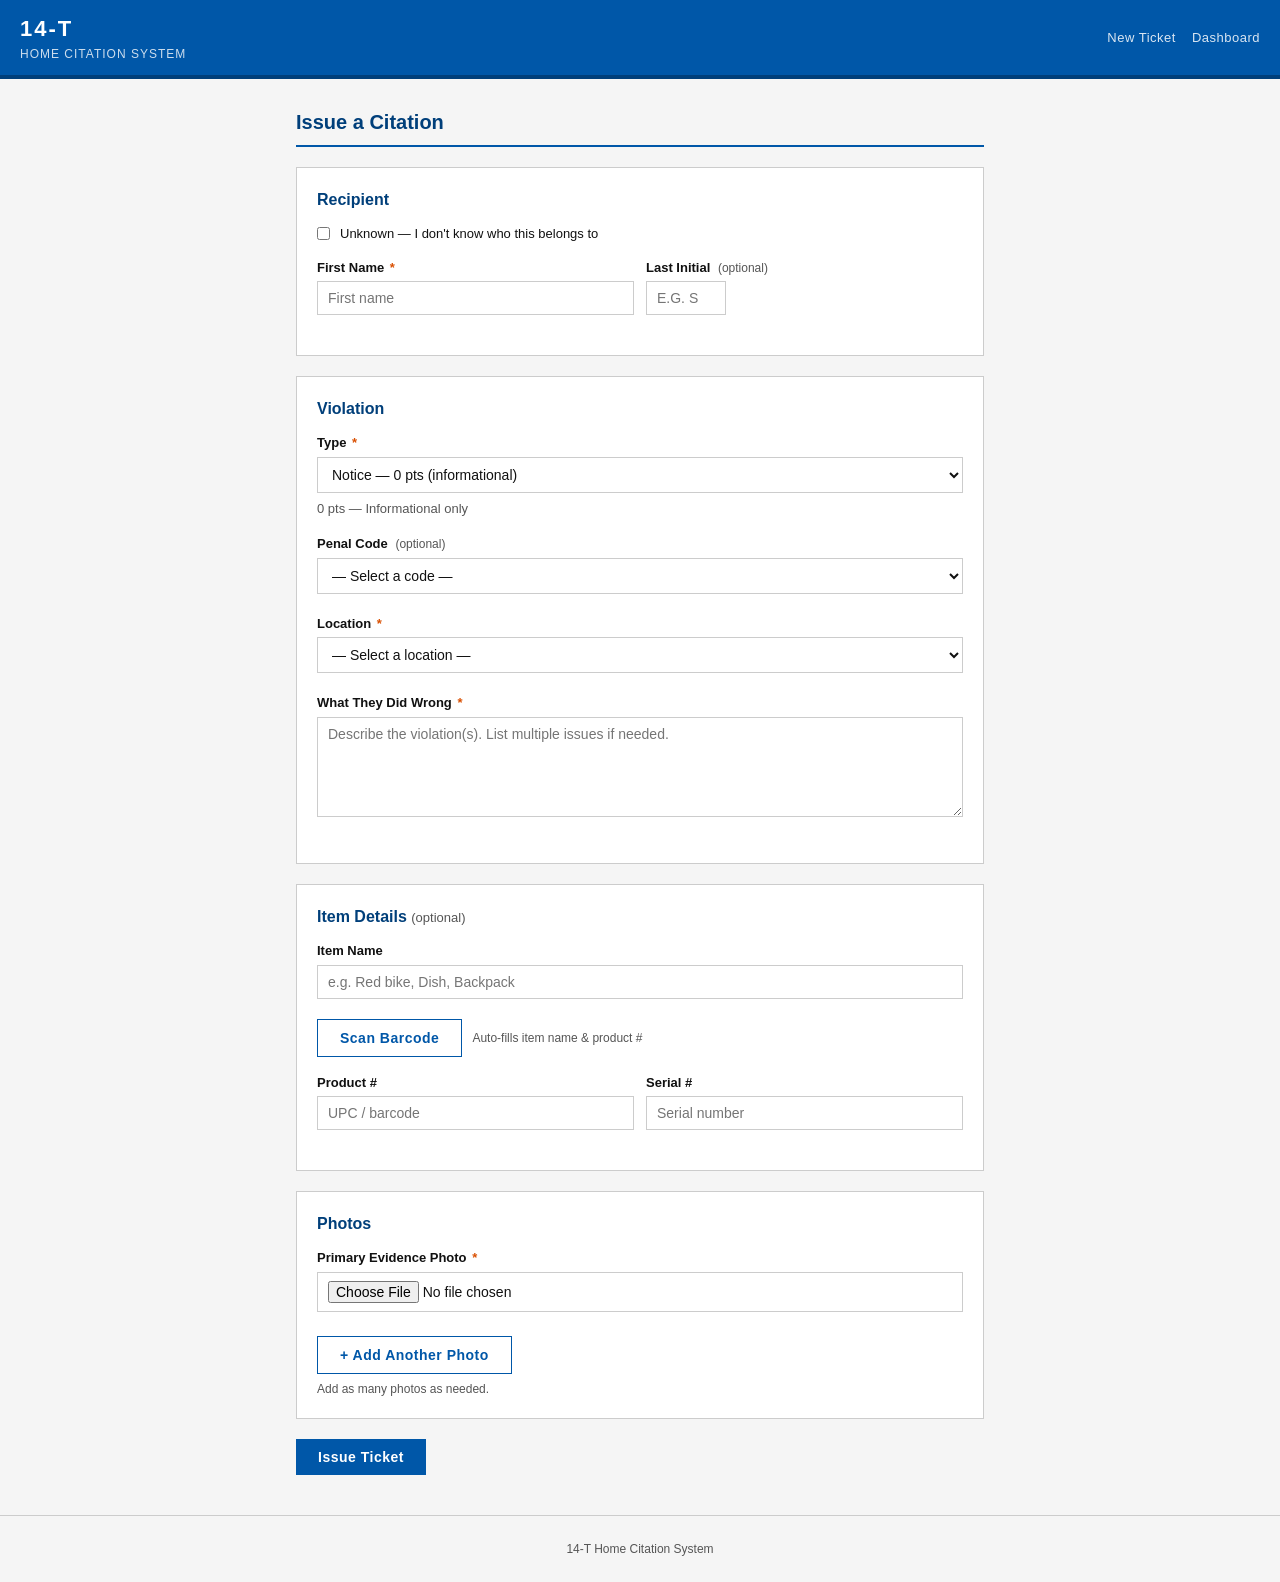
==== public/index.html @ e295114a "Add capture attribute to photo input field" ====
<!-- public/index.html -->
<!-- 14-T New Ticket -->
<!DOCTYPE html>
<html lang="en">
<head>
  <meta charset="UTF-8">
  <meta name="viewport" content="width=device-width, initial-scale=1.0">
  <title>14-T — Issue Ticket</title>
  <link rel="stylesheet" href="style.css">
</head>
<body>
  <header>
    <div>
      <div class="logo">14-T</div>
      <div class="tagline">Home Citation System</div>
    </div>
    <nav>
      <a href="index.html">New Ticket</a>
      <a href="dashboard.html">Dashboard</a>
    </nav>
  </header>

  <main>
    <h1>Issue a Citation</h1>
    <div id="form-msg" class="msg" style="display:none"></div>

    <form id="new-ticket-form">

      <div class="card">
        <h2>Recipient</h2>
        <div class="field-group" style="display:flex;align-items:center;gap:10px;margin-bottom:14px;">
          <input type="checkbox" id="person_unknown" style="width:auto;margin-bottom:0;">
          <label for="person_unknown" style="font-weight:400;margin-bottom:0;cursor:pointer;">Unknown — I don't know who this belongs to</label>
        </div>
        <div id="name-fields">
          <div class="row">
            <div class="field-group">
              <label for="person_first">First Name <span class="req">*</span></label>
              <input type="text" id="person_first" name="person_first" autocomplete="given-name" required placeholder="First name">
            </div>
            <div class="field-group">
              <label for="person_last_initial">Last Initial <span class="opt">(optional)</span></label>
              <input type="text" id="person_last_initial" name="person_last_initial" maxlength="1" placeholder="e.g. S" style="text-transform:uppercase;width:80px;">
            </div>
          </div>
        </div>
      </div>

      <div class="card">
        <h2>Violation</h2>
        <div class="field-group">
          <label for="violation_type">Type <span class="req">*</span></label>
          <select id="violation_type" name="violation_type" required>
            <option value="notice">Notice — 0 pts (informational)</option>
            <option value="warning">Warning — 0 pts</option>
            <option value="removal">Removal Notice — 0 pts (must remove item)</option>
            <option value="minor">Minor — 1 pt</option>
            <option value="major">Major — 2 pts</option>
            <option value="severe">Severe — 3 pts</option>
          </select>
          <div id="points-display" style="font-size:13px;color:var(--muted);margin-top:-10px;margin-bottom:16px;"></div>
        </div>
        <div class="field-group">
          <label for="penal_code">Penal Code <span class="opt">(optional)</span></label>
          <select id="penal_code" name="penal_code">
            <option value="">— Select a code —</option>
          </select>
          <div id="penal-desc" style="font-size:12px;color:var(--muted);margin-top:-10px;margin-bottom:16px;display:none;"></div>
        </div>
        <div class="field-group">
          <label for="location_preset">Location <span class="req">*</span></label>
          <select id="location_preset" name="location_preset">
            <option value="">— Select a location —</option>
            <optgroup label="Common Areas">
              <option>Hallway</option>
              <option>Living Room</option>
              <option>Kitchen</option>
              <option>Dining Room</option>
              <option>Laundry Room</option>
              <option>Garage</option>
              <option>Driveway</option>
              <option>Front Yard</option>
              <option>Backyard</option>
              <option>Patio / Deck</option>
              <option>Entryway / Foyer</option>
              <option>Staircase</option>
              <option>Basement</option>
            </optgroup>
            <optgroup label="Bedrooms">
              <option>Primary Bedroom</option>
              <option>Bedroom 2</option>
              <option>Bedroom 3</option>
              <option>Guest Room</option>
            </optgroup>
            <optgroup label="Bathrooms">
              <option>Primary Bathroom</option>
              <option>Bathroom 2</option>
              <option>Half Bath</option>
            </optgroup>
            <option value="__other__">Other — I'll type it in</option>
          </select>
        </div>
        <div class="field-group" id="location-other-wrap" style="display:none;">
          <label for="location">Custom Location <span class="req">*</span></label>
          <input type="text" id="location" name="location" placeholder="e.g. Back porch, Shed, Upstairs office">
        </div>
        <div class="field-group">
          <label for="description">What They Did Wrong <span class="req">*</span></label>
          <textarea id="description" name="description" required placeholder="Describe the violation(s). List multiple issues if needed." style="min-height:100px;"></textarea>
        </div>
      </div>

      <div class="card">
        <h2>Item Details <span style="font-weight:400;font-size:13px;color:var(--muted)">(optional)</span></h2>
        <div class="field-group">
          <label for="item_name">Item Name</label>
          <input type="text" id="item_name" name="item_name" placeholder="e.g. Red bike, Dish, Backpack">
        </div>
        <div class="scan-btn-row">
          <button type="button" id="scan-btn" class="secondary">Scan Barcode</button>
          <span style="font-size:12px;color:var(--muted)">Auto-fills item name &amp; product #</span>
        </div>
        <div id="video-container">
          <video id="barcode-video" playsinline muted></video>
        </div>
        <div class="row">
          <div class="field-group">
            <label for="product_number">Product #</label>
            <input type="text" id="product_number" name="product_number" placeholder="UPC / barcode">
          </div>
          <div class="field-group">
            <label for="serial_number">Serial #</label>
            <input type="text" id="serial_number" name="serial_number" placeholder="Serial number">
          </div>
        </div>
      </div>

      <div class="card">
        <h2>Photos</h2>
        <div class="field-group">
          <label for="photo">Primary Evidence Photo <span class="req">*</span></label>
          <input type="file" id="photo" name="photo" accept="image/*" capture="environment" required>
          <div id="primary-photo-preview"></div>
        </div>
        <div id="extra-photos"></div>
        <button type="button" id="add-photo-btn" class="secondary" style="margin-top:4px;">+ Add Another Photo</button>
        <div style="font-size:12px;color:var(--muted);margin-top:6px;">Add as many photos as needed.</div>
      </div>

      <button type="submit">Issue Ticket</button>
    </form>
  </main>

  <footer>14-T Home Citation System</footer>
  <script src="app.js"></script>
</body>
</html>
---- public/style.css ----
/* public/style.css */
/* 14-T Stylesheet */

:root {
  --blue: #0057a8;
  --blue-dark: #003f7a;
  --blue-light: #e8f0fb;
  --accent: #d94f00;
  --text: #111111;
  --muted: #555555;
  --border: #cccccc;
  --bg: #f5f5f5;
  --white: #ffffff;
  --warn: #e6a000;
  --success: #2a7a2a;
}

* {
  box-sizing: border-box;
  margin: 0;
  padding: 0;
}

body {
  font-family: "Helvetica Neue", Helvetica, Arial, sans-serif;
  font-size: 15px;
  background: var(--bg);
  color: var(--text);
  line-height: 1.5;
}

header {
  background: var(--blue);
  color: var(--white);
  padding: 12px 20px;
  display: flex;
  align-items: center;
  gap: 14px;
  border-bottom: 4px solid var(--blue-dark);
}

header .logo {
  font-size: 22px;
  font-weight: 700;
  letter-spacing: 2px;
}

header .tagline {
  font-size: 12px;
  opacity: 0.8;
  letter-spacing: 1px;
  text-transform: uppercase;
}

header nav {
  margin-left: auto;
  display: flex;
  gap: 16px;
}

header nav a {
  color: var(--white);
  text-decoration: none;
  font-size: 13px;
  opacity: 0.85;
  letter-spacing: 0.5px;
}

header nav a:hover {
  opacity: 1;
  text-decoration: underline;
}

main {
  max-width: 720px;
  margin: 28px auto;
  padding: 0 16px;
}

h1 {
  font-size: 20px;
  font-weight: 700;
  color: var(--blue-dark);
  margin-bottom: 20px;
  padding-bottom: 8px;
  border-bottom: 2px solid var(--blue);
}

h2 {
  font-size: 16px;
  font-weight: 700;
  color: var(--blue-dark);
  margin-bottom: 12px;
}

label {
  display: block;
  font-size: 13px;
  font-weight: 600;
  margin-bottom: 4px;
  color: var(--text);
}

label .req {
  color: var(--accent);
  margin-left: 2px;
}

label .opt {
  color: var(--muted);
  font-weight: 400;
  font-size: 12px;
  margin-left: 4px;
}

input[type="text"],
input[type="file"],
select,
textarea {
  width: 100%;
  padding: 8px 10px;
  border: 1px solid var(--border);
  font-size: 14px;
  font-family: inherit;
  background: var(--white);
  color: var(--text);
  margin-bottom: 16px;
}

input[type="text"]:focus,
select:focus,
textarea:focus {
  outline: 2px solid var(--blue);
  border-color: var(--blue);
}

textarea {
  resize: vertical;
  min-height: 80px;
}

button {
  background: var(--blue);
  color: var(--white);
  border: none;
  padding: 10px 22px;
  font-size: 14px;
  font-weight: 600;
  cursor: pointer;
  font-family: inherit;
  letter-spacing: 0.5px;
}

button:hover {
  background: var(--blue-dark);
}

button.secondary {
  background: var(--white);
  color: var(--blue);
  border: 1px solid var(--blue);
}

button.secondary:hover {
  background: var(--blue-light);
}

button.danger {
  background: var(--accent);
}

button.danger:hover {
  background: #b54000;
}

button.success {
  background: var(--success);
}

.field-group {
  margin-bottom: 4px;
}

.row {
  display: flex;
  gap: 12px;
}

.row > * {
  flex: 1;
}

.card {
  background: var(--white);
  border: 1px solid var(--border);
  padding: 20px;
  margin-bottom: 20px;
}

.badge {
  display: inline-block;
  padding: 2px 8px;
  font-size: 12px;
  font-weight: 700;
  letter-spacing: 0.5px;
  text-transform: uppercase;
}

.badge.warning { background: var(--warn); color: var(--white); }
.badge.notice { background: #e0e0e0; color: #333; }
.badge.removal { background: #7b3f00; color: var(--white); }
.badge.contest { background: #6a0dad; color: var(--white); }
.badge.minor { background: var(--blue-light); color: var(--blue-dark); }
.badge.major { background: var(--blue); color: var(--white); }
.badge.severe { background: var(--accent); color: var(--white); }
.badge.open { background: #ddd; color: #333; }
.badge.resolved { background: var(--success); color: var(--white); }
.badge.flagged { background: var(--warn); color: #333; }
.badge.locked { background: #555; color: var(--white); }

.ticket-header {
  background: var(--blue);
  color: var(--white);
  padding: 14px 20px;
  margin-bottom: 0;
}

.ticket-header .ticket-id {
  font-size: 12px;
  opacity: 0.75;
  letter-spacing: 1px;
}

.ticket-header .ticket-name {
  font-size: 22px;
  font-weight: 700;
  margin: 4px 0;
}

.ticket-body {
  border: 1px solid var(--border);
  border-top: none;
  padding: 20px;
  background: var(--white);
}

.ticket-photo {
  width: 100%;
  max-height: 300px;
  object-fit: cover;
  border: 1px solid var(--border);
  margin-bottom: 16px;
  display: block;
}

.info-row {
  display: flex;
  gap: 8px;
  margin-bottom: 8px;
  font-size: 14px;
}

.info-row .label {
  font-weight: 600;
  min-width: 130px;
  color: var(--muted);
  font-size: 13px;
}

.points-big {
  font-size: 40px;
  font-weight: 700;
  color: var(--accent);
  line-height: 1;
}

.points-label {
  font-size: 12px;
  text-transform: uppercase;
  letter-spacing: 1px;
  color: var(--muted);
}

table {
  width: 100%;
  border-collapse: collapse;
  font-size: 14px;
}

table th {
  background: var(--blue);
  color: var(--white);
  padding: 8px 10px;
  text-align: left;
  font-size: 12px;
  letter-spacing: 0.5px;
  text-transform: uppercase;
}

table td {
  padding: 8px 10px;
  border-bottom: 1px solid var(--border);
}

table tr:last-child td {
  border-bottom: none;
}

table tr:nth-child(even) td {
  background: var(--blue-light);
}

table a {
  color: var(--blue);
}

.leaderboard-rank {
  font-weight: 700;
  color: var(--muted);
  width: 28px;
  display: inline-block;
}

.appeal-box {
  background: #fff8e6;
  border: 1px solid var(--warn);
  padding: 14px;
  margin-top: 16px;
}

.msg {
  padding: 10px 14px;
  margin-bottom: 16px;
  font-size: 14px;
  font-weight: 600;
}

.msg.error { background: #fde8e8; color: var(--accent); border-left: 4px solid var(--accent); }
.msg.ok { background: #e8f5e8; color: var(--success); border-left: 4px solid var(--success); }

.scan-btn-row {
  display: flex;
  gap: 10px;
  align-items: center;
  margin-bottom: 16px;
}

#video-container {
  display: none;
  margin-bottom: 16px;
}

#video-container video {
  width: 100%;
  border: 1px solid var(--border);
}

.divider {
  border: none;
  border-top: 1px solid var(--border);
  margin: 20px 0;
}

footer {
  text-align: center;
  font-size: 12px;
  color: var(--muted);
  padding: 24px 16px;
  border-top: 1px solid var(--border);
  margin-top: 40px;
}

@media print {
  body { background: white; font-size: 12px; }
  header, footer, nav, button, .no-print { display: none !important; }
  main { margin: 0; padding: 0; max-width: 100%; }
  .ticket-header { background: black !important; -webkit-print-color-adjust: exact; }
}
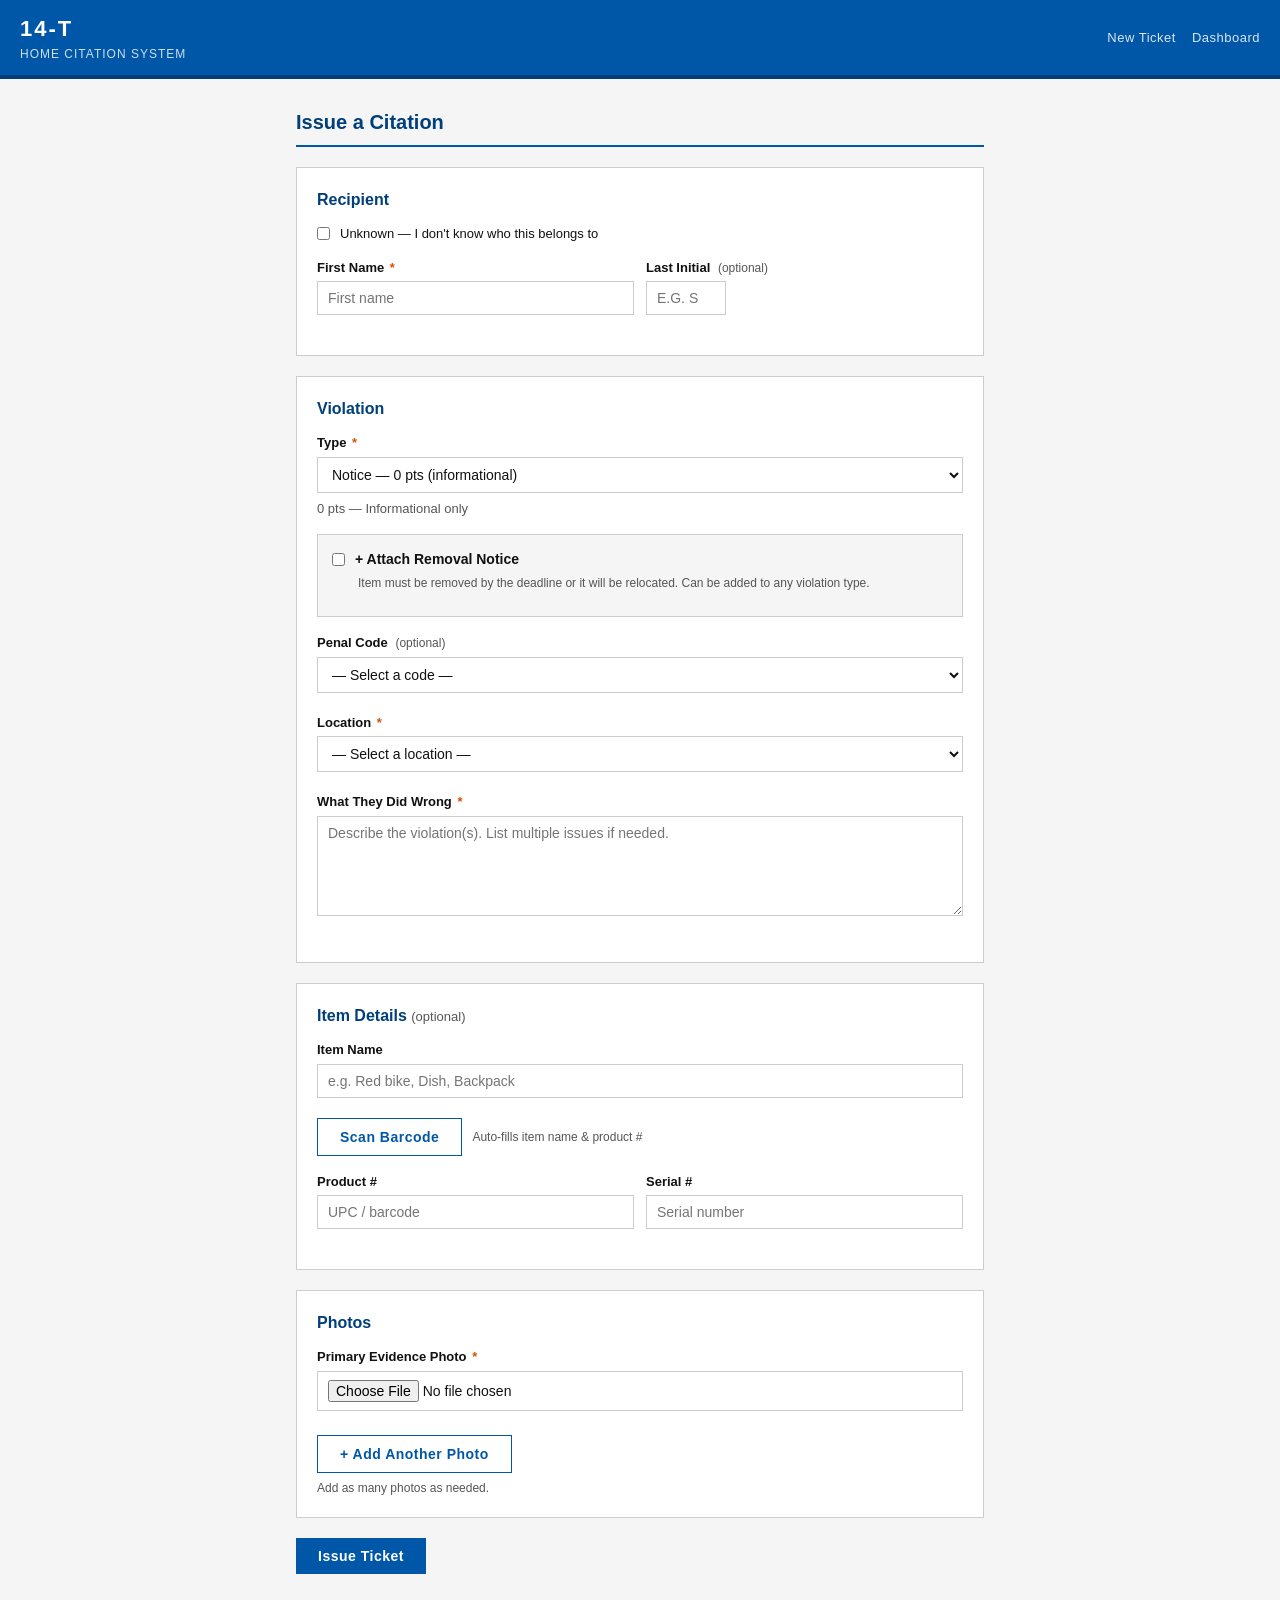
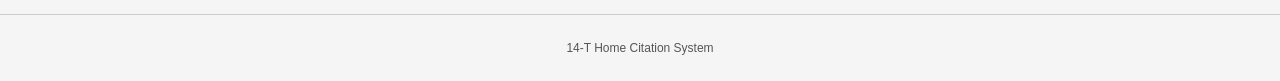
==== commit e3bfa2a0: "Add Removal Notice section to index.html" ====
--- a/public/index.html
+++ b/public/index.html
@@ -53,12 +53,41 @@
           <select id="violation_type" name="violation_type" required>
             <option value="notice">Notice — 0 pts (informational)</option>
             <option value="warning">Warning — 0 pts</option>
-            <option value="removal">Removal Notice — 0 pts (must remove item)</option>
             <option value="minor">Minor — 1 pt</option>
             <option value="major">Major — 2 pts</option>
             <option value="severe">Severe — 3 pts</option>
           </select>
           <div id="points-display" style="font-size:13px;color:var(--muted);margin-top:-10px;margin-bottom:16px;"></div>
+        </div>
+
+        <!-- Removal Notice Add-on -->
+        <div style="border:1px solid var(--border);padding:14px;margin-bottom:16px;background:var(--bg);">
+          <div style="display:flex;align-items:center;gap:10px;margin-bottom:4px;">
+            <input type="checkbox" id="removal_notice" style="width:auto;margin-bottom:0;">
+            <label for="removal_notice" style="font-weight:700;margin-bottom:0;cursor:pointer;font-size:14px;">+ Attach Removal Notice</label>
+          </div>
+          <div style="font-size:12px;color:var(--muted);margin-bottom:10px;margin-left:26px;">Item must be removed by the deadline or it will be relocated. Can be added to any violation type.</div>
+          <div id="removal-fields" style="display:none;margin-left:26px;">
+            <div class="field-group">
+              <label for="removal_deadline">Removal Deadline <span class="req">*</span></label>
+              <select id="removal_deadline" name="removal_deadline">
+                <option value="immediately">Immediately</option>
+                <option value="24hr">Within 24 hours</option>
+                <option value="48hr">Within 48 hours</option>
+                <option value="72hr">Within 72 hours</option>
+                <option value="1week">Within 1 week</option>
+                <option value="custom">Custom date/time</option>
+              </select>
+            </div>
+            <div class="field-group" id="removal-custom-wrap" style="display:none;">
+              <label for="removal_custom_date">Custom Deadline</label>
+              <input type="datetime-local" id="removal_custom_date" name="removal_custom_date">
+            </div>
+            <div class="field-group">
+              <label for="removal_note">Removal Note <span class="opt">(optional)</span></label>
+              <input type="text" id="removal_note" name="removal_note" placeholder="e.g. Move to garage, Return to owner's room">
+            </div>
+          </div>
         </div>
         <div class="field-group">
           <label for="penal_code">Penal Code <span class="opt">(optional)</span></label>
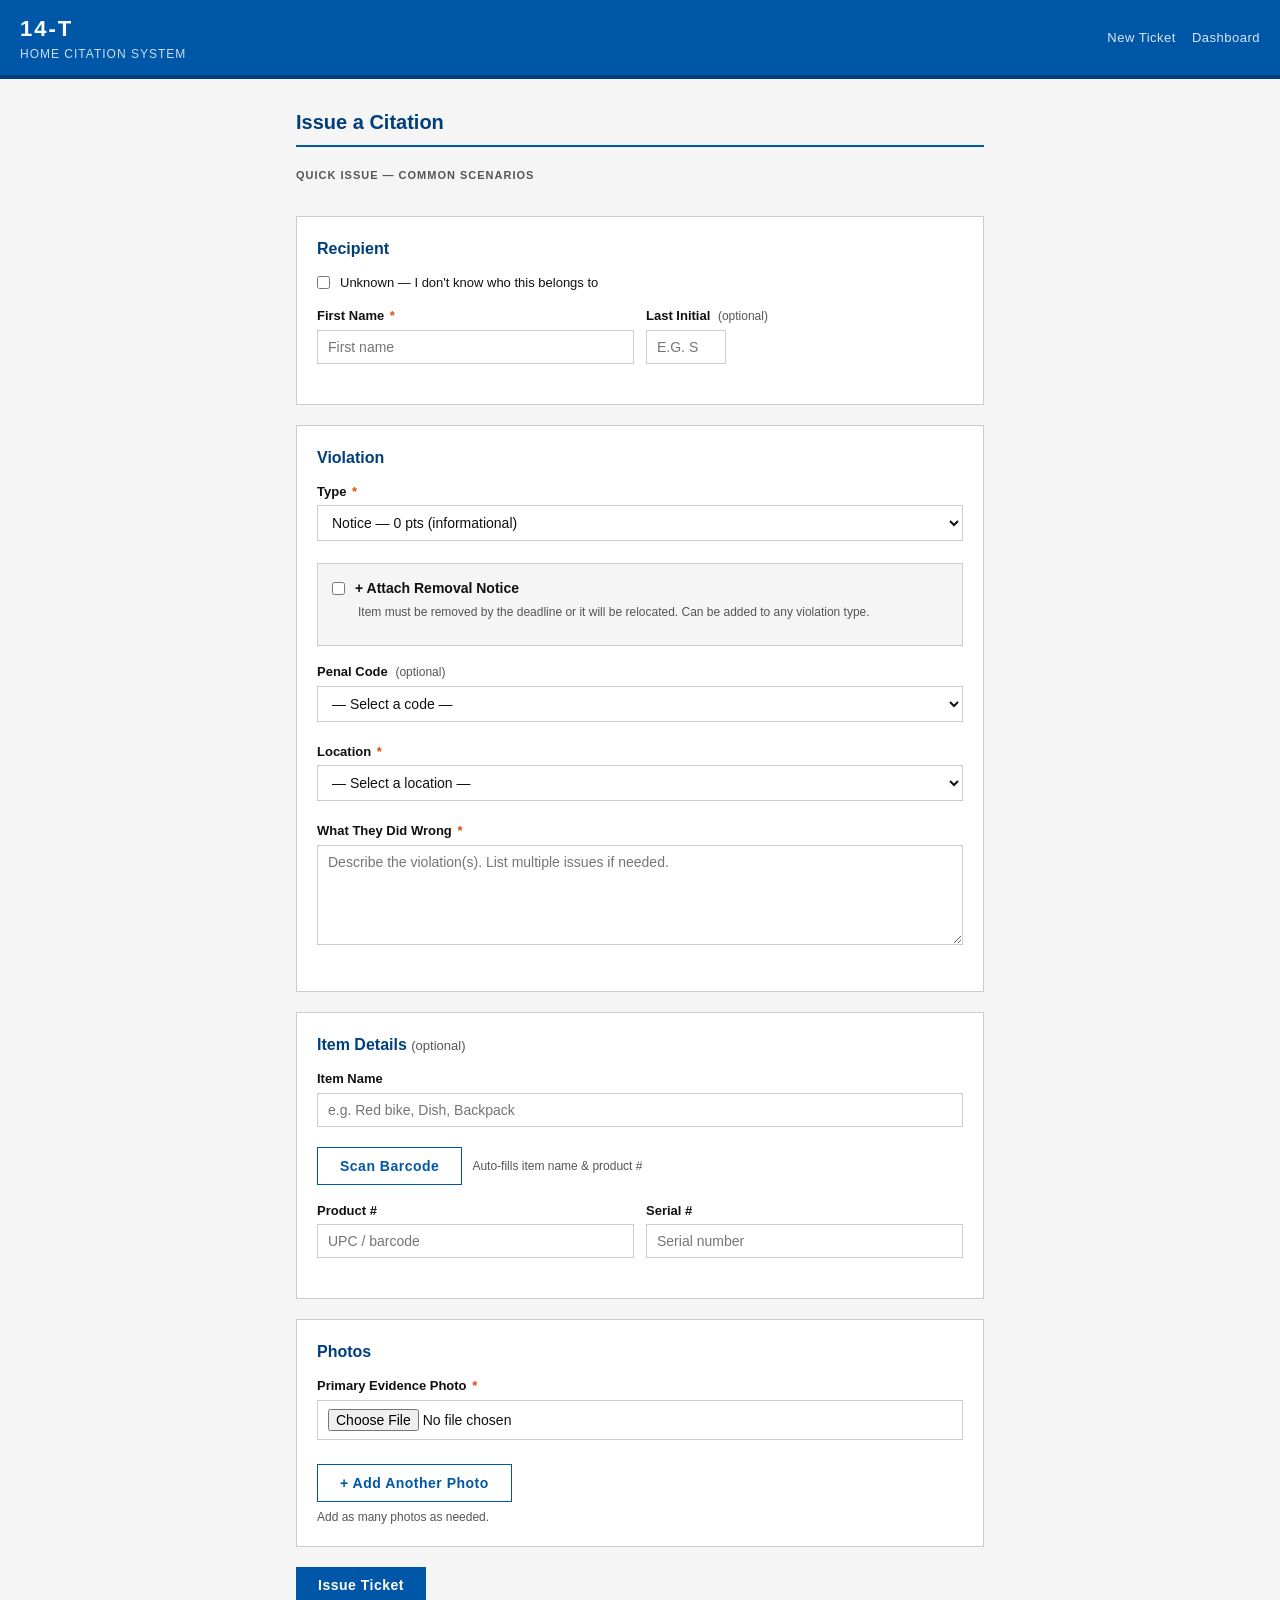
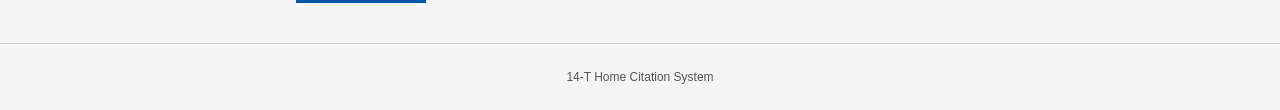
==== commit 2a56fbe2: "Add quick presets section to index.html" ====
--- a/public/index.html
+++ b/public/index.html
@@ -23,6 +23,14 @@
   <main>
     <h1>Issue a Citation</h1>
     <div id="form-msg" class="msg" style="display:none"></div>
+
+    <!-- Quick Presets -->
+    <div style="margin-bottom:20px;">
+      <div style="font-size:11px;font-weight:700;text-transform:uppercase;letter-spacing:1px;color:var(--muted);margin-bottom:8px;">Quick Issue — Common Scenarios</div>
+      <div id="preset-bar" style="overflow-x:auto;-webkit-overflow-scrolling:touch;padding-bottom:4px;">
+        <div id="preset-chips" style="display:flex;gap:8px;min-width:max-content;"></div>
+      </div>
+    </div>
 
     <form id="new-ticket-form">
 
--- a/public/style.css
+++ b/public/style.css
@@ -209,7 +209,6 @@
 .badge.warning { background: var(--warn); color: var(--white); }
 .badge.notice { background: #e0e0e0; color: #333; }
 .badge.removal { background: #7b3f00; color: var(--white); }
-.badge.contest { background: #6a0dad; color: var(--white); }
 .badge.minor { background: var(--blue-light); color: var(--blue-dark); }
 .badge.major { background: var(--blue); color: var(--white); }
 .badge.severe { background: var(--accent); color: var(--white); }
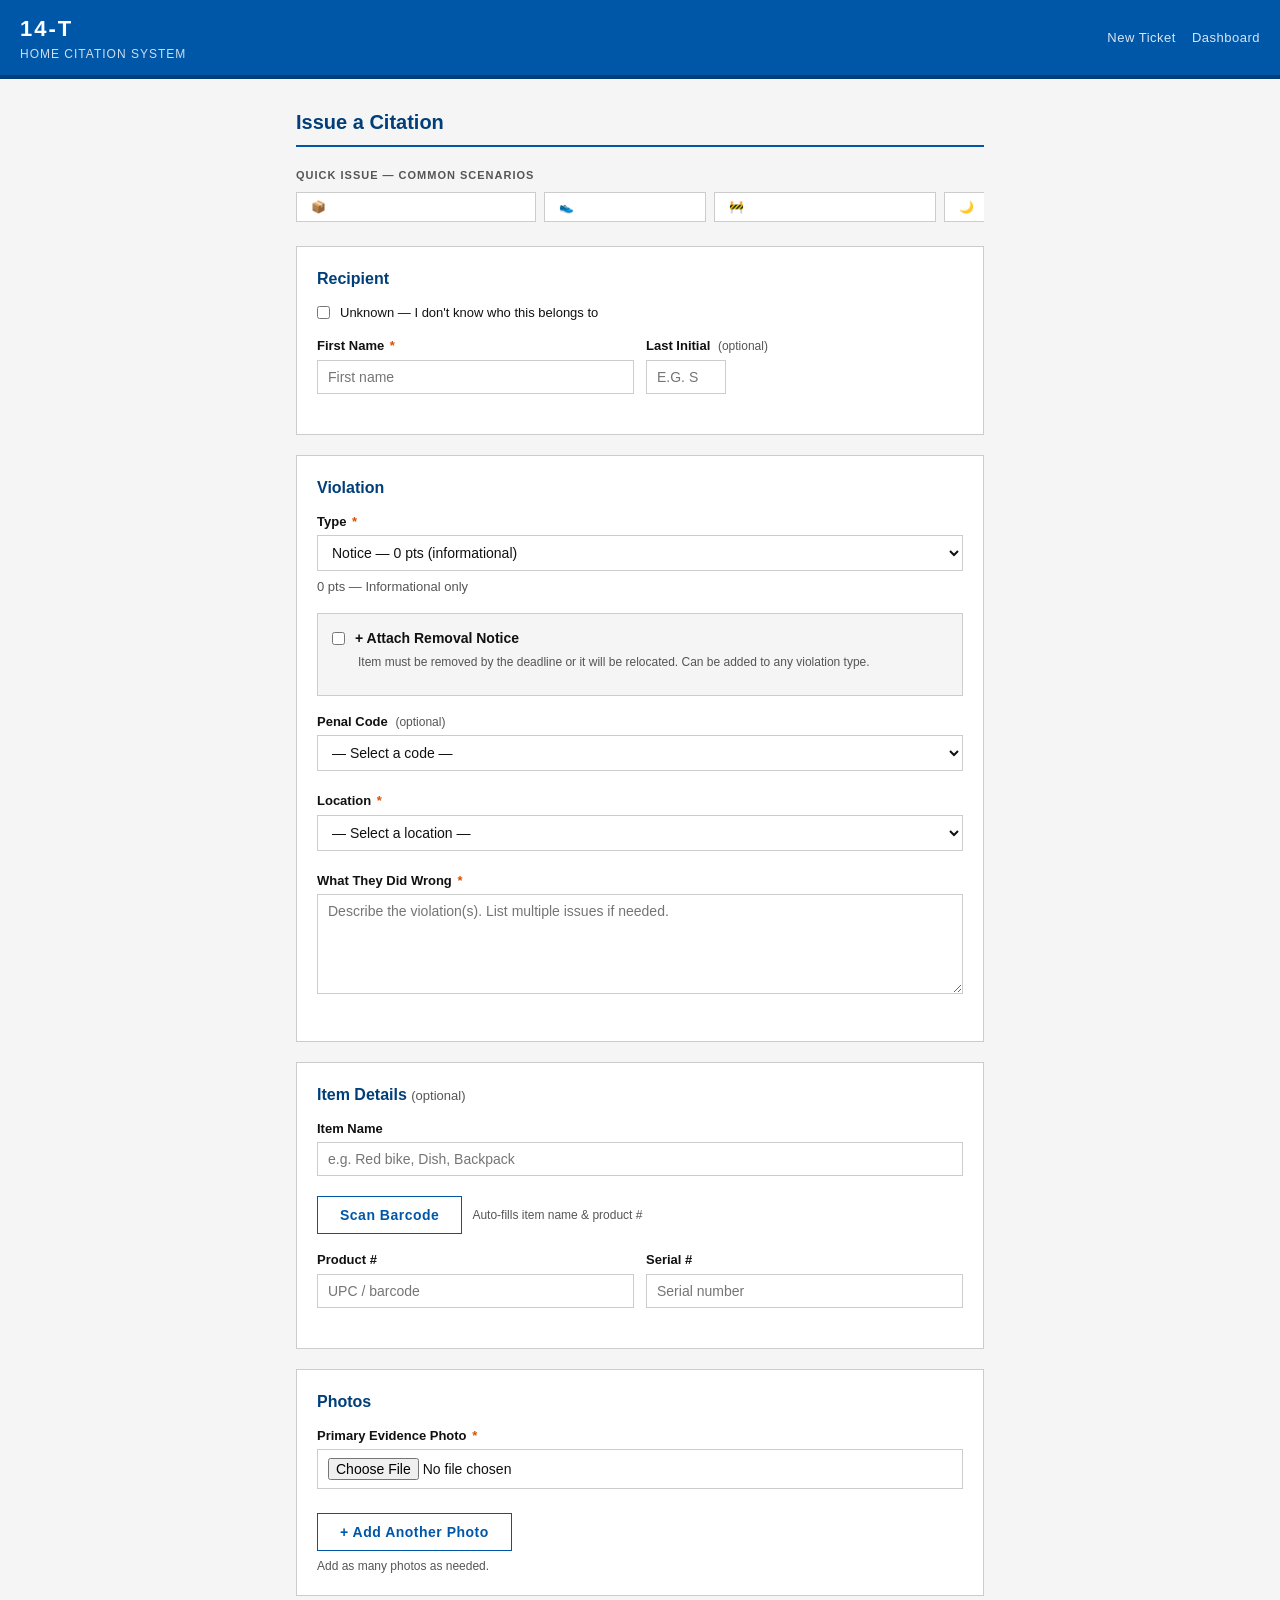
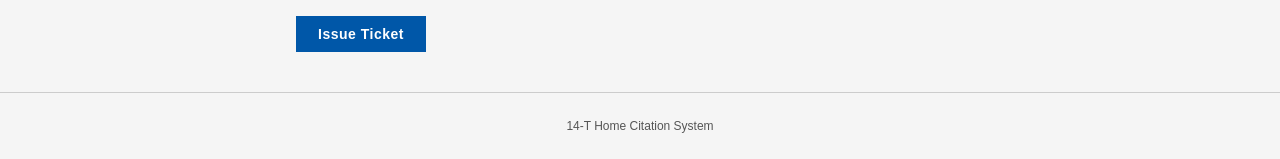
==== commit e7690cb1: "Add script tag for penal-codes.js" ====
--- a/public/index.html
+++ b/public/index.html
@@ -189,6 +189,7 @@
   </main>
 
   <footer>14-T Home Citation System</footer>
+  <script src="penal-codes.js"></script>
   <script src="app.js"></script>
 </body>
 </html>
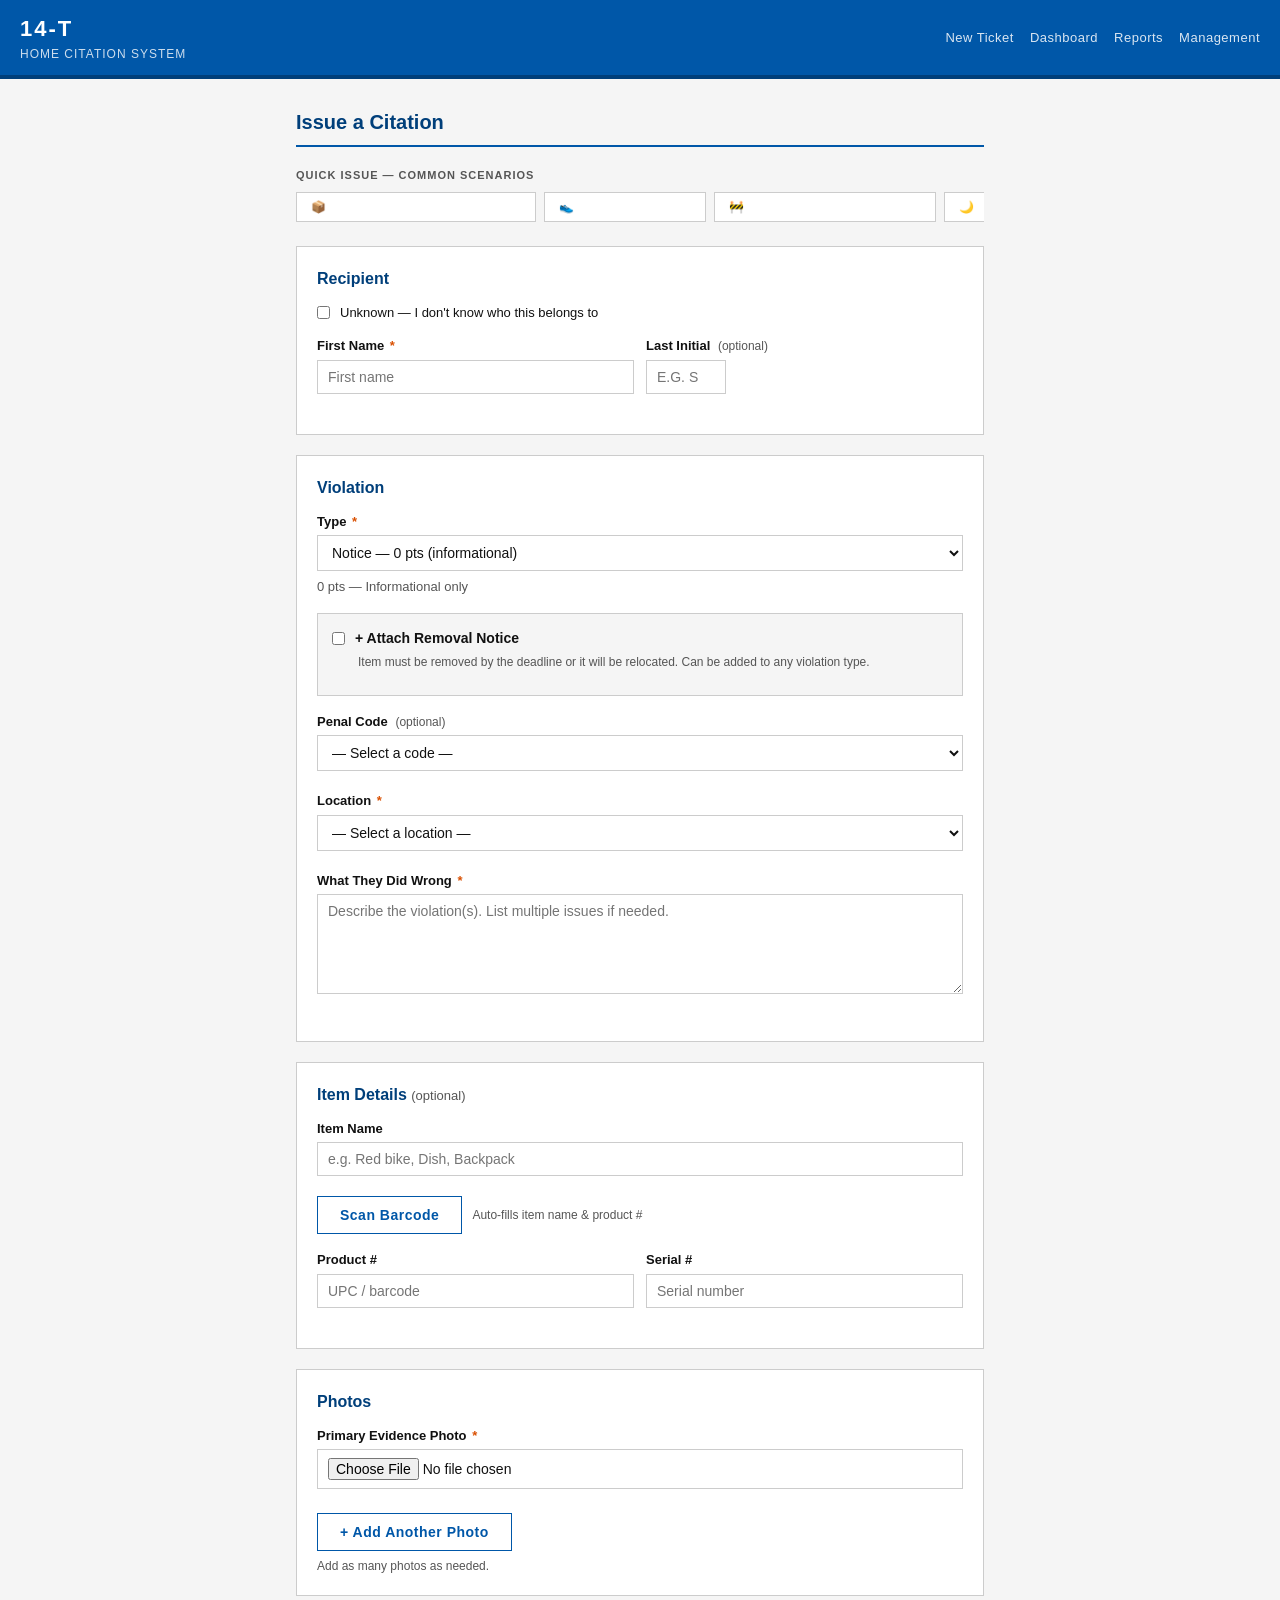
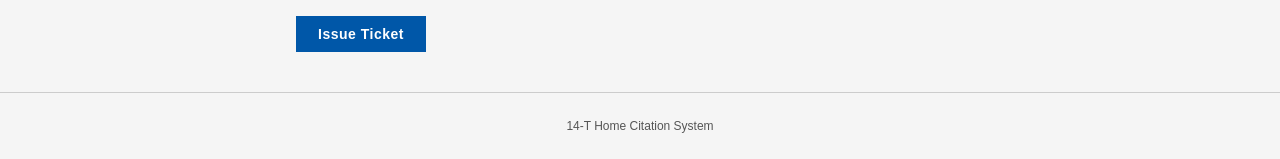
==== commit 57d2a1bd: "Add Reports and Management links to navigation Added links to Reports and Management in the navigati" ====
--- a/public/index.html
+++ b/public/index.html
@@ -17,6 +17,8 @@
     <nav>
       <a href="index.html">New Ticket</a>
       <a href="dashboard.html">Dashboard</a>
+      <a href="reports.html">Reports</a>
+      <a href="reports.html">Management</a>
     </nav>
   </header>
 
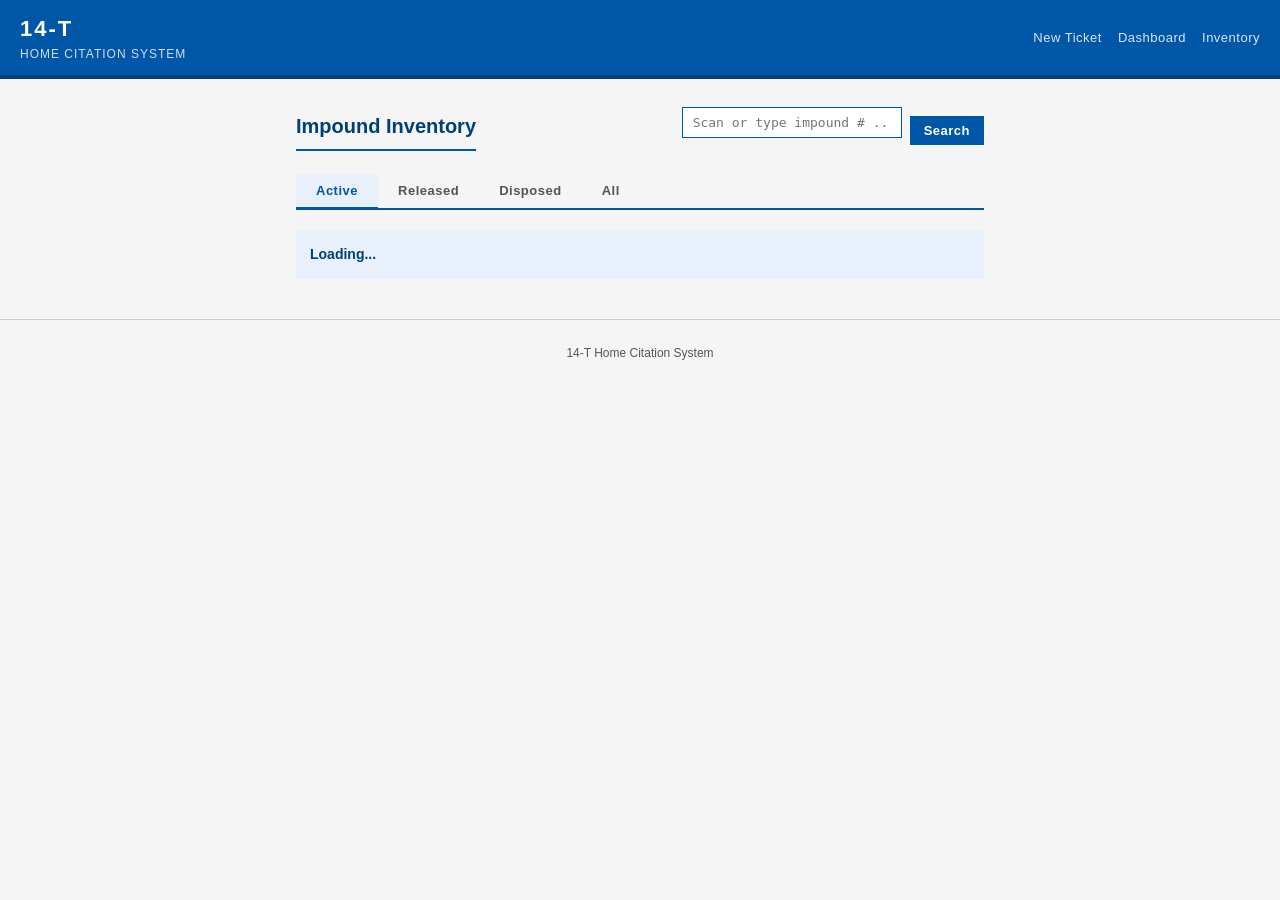
==== commit c595d54e: "Revise index.html for Impound Inventory page Updated the title and content for the impound inventory" ====
--- a/public/index.html
+++ b/public/index.html
@@ -1,197 +1,361 @@
-<!-- public/index.html -->
-<!-- 14-T New Ticket -->
+<!-- public/impounds.html -->
 <!DOCTYPE html>
 <html lang="en">
 <head>
   <meta charset="UTF-8">
   <meta name="viewport" content="width=device-width, initial-scale=1.0">
-  <title>14-T — Issue Ticket</title>
+  <title>14-T — Impound Inventory</title>
   <link rel="stylesheet" href="style.css">
+  <style>
+    .imp-card { background:var(--white);border:1px solid var(--border);padding:16px;margin-bottom:10px; }
+    .status-badge { display:inline-block;padding:3px 10px;font-size:11px;font-weight:700;text-transform:uppercase;letter-spacing:0.5px; }
+    .tab-bar { display:flex;gap:0;border-bottom:2px solid var(--blue);margin-bottom:20px; }
+    .tab-btn { padding:9px 20px;font-size:13px;font-weight:600;font-family:inherit;border:none;background:transparent;cursor:pointer;color:var(--muted);border-bottom:3px solid transparent;margin-bottom:-2px; }
+    .tab-btn.active { color:var(--blue);border-bottom-color:var(--blue);background:var(--blue-light); }
+  </style>
 </head>
 <body>
   <header>
-    <div>
-      <div class="logo">14-T</div>
-      <div class="tagline">Home Citation System</div>
-    </div>
+    <div><div class="logo">14-T</div><div class="tagline">Home Citation System</div></div>
     <nav>
       <a href="index.html">New Ticket</a>
       <a href="dashboard.html">Dashboard</a>
-      <a href="reports.html">Reports</a>
-      <a href="reports.html">Management</a>
+      <a href="impounds.html">Inventory</a>
     </nav>
   </header>
 
   <main>
-    <h1>Issue a Citation</h1>
-    <div id="form-msg" class="msg" style="display:none"></div>
-
-    <!-- Quick Presets -->
-    <div style="margin-bottom:20px;">
-      <div style="font-size:11px;font-weight:700;text-transform:uppercase;letter-spacing:1px;color:var(--muted);margin-bottom:8px;">Quick Issue — Common Scenarios</div>
-      <div id="preset-bar" style="overflow-x:auto;-webkit-overflow-scrolling:touch;padding-bottom:4px;">
-        <div id="preset-chips" style="display:flex;gap:8px;min-width:max-content;"></div>
-      </div>
-    </div>
-
-    <form id="new-ticket-form">
-
-      <div class="card">
-        <h2>Recipient</h2>
-        <div class="field-group" style="display:flex;align-items:center;gap:10px;margin-bottom:14px;">
-          <input type="checkbox" id="person_unknown" style="width:auto;margin-bottom:0;">
-          <label for="person_unknown" style="font-weight:400;margin-bottom:0;cursor:pointer;">Unknown — I don't know who this belongs to</label>
-        </div>
-        <div id="name-fields">
-          <div class="row">
-            <div class="field-group">
-              <label for="person_first">First Name <span class="req">*</span></label>
-              <input type="text" id="person_first" name="person_first" autocomplete="given-name" required placeholder="First name">
-            </div>
-            <div class="field-group">
-              <label for="person_last_initial">Last Initial <span class="opt">(optional)</span></label>
-              <input type="text" id="person_last_initial" name="person_last_initial" maxlength="1" placeholder="e.g. S" style="text-transform:uppercase;width:80px;">
+    <div style="display:flex;align-items:center;justify-content:space-between;margin-bottom:20px;flex-wrap:wrap;gap:10px;">
+      <h1 style="margin-bottom:0;">Impound Inventory</h1>
+      <div style="display:flex;gap:8px;align-items:center;">
+        <input type="text" id="scan-input" placeholder="Scan or type impound # ..." style="padding:7px 10px;border:1.5px solid var(--blue);font-size:13px;font-family:monospace;width:220px;" onkeydown="if(event.key==='Enter')scanSearch()">
+        <button onclick="scanSearch()" style="padding:7px 14px;font-size:13px;">Search</button>
+      </div>
+    </div>
+
+    <div class="tab-bar">
+      <button class="tab-btn active" onclick="switchTab('active')">Active</button>
+      <button class="tab-btn" onclick="switchTab('released')">Released</button>
+      <button class="tab-btn" onclick="switchTab('disposed')">Disposed</button>
+      <button class="tab-btn" onclick="switchTab('all')">All</button>
+    </div>
+
+    <div id="imp-list"><div class="msg" style="display:block;background:var(--blue-light);color:var(--blue-dark);padding:14px;">Loading...</div></div>
+  </main>
+
+  <!-- SET LOCATION MODAL -->
+  <div id="location-modal" style="display:none;position:fixed;top:0;left:0;right:0;bottom:0;background:rgba(0,0,0,0.6);z-index:1000;align-items:center;justify-content:center;padding:20px;">
+    <div style="background:var(--white);max-width:400px;width:100%;border-top:4px solid var(--blue);">
+      <div style="background:var(--blue);color:#fff;padding:13px 18px;display:flex;justify-content:space-between;align-items:center;">
+        <div style="font-size:14px;font-weight:700;">Set Storage Location</div>
+        <button onclick="closeModal('location-modal')" style="background:transparent;border:1px solid rgba(255,255,255,0.4);color:#fff;padding:3px 8px;font-size:12px;cursor:pointer;">✕</button>
+      </div>
+      <div style="padding:16px;">
+        <div id="location-modal-msg"></div>
+        <div class="field-group">
+          <label for="location-input">Location</label>
+          <input type="text" id="location-input" placeholder="e.g. Garage shelf B, Closet box 3">
+        </div>
+        <div style="display:flex;gap:8px;">
+          <button onclick="submitLocation()" style="padding:9px 16px;font-size:13px;">Save</button>
+          <button class="secondary" onclick="closeModal('location-modal')" style="padding:9px 14px;font-size:13px;">Cancel</button>
+        </div>
+      </div>
+    </div>
+  </div>
+
+  <!-- SCHEDULE MODAL -->
+  <div id="schedule-modal" style="display:none;position:fixed;top:0;left:0;right:0;bottom:0;background:rgba(0,0,0,0.6);z-index:1000;align-items:center;justify-content:center;padding:20px;">
+    <div style="background:var(--white);max-width:420px;width:100%;border-top:4px solid var(--success);">
+      <div style="background:var(--success);color:#fff;padding:13px 18px;display:flex;justify-content:space-between;align-items:center;">
+        <div style="font-size:14px;font-weight:700;">Schedule Pickup Window</div>
+        <button onclick="closeModal('schedule-modal')" style="background:transparent;border:1px solid rgba(255,255,255,0.4);color:#fff;padding:3px 8px;font-size:12px;cursor:pointer;">✕</button>
+      </div>
+      <div style="padding:16px;">
+        <div id="schedule-modal-msg"></div>
+        <div class="field-group">
+          <label for="pickup-start">Pickup Start Time <span class="req">*</span></label>
+          <input type="datetime-local" id="pickup-start">
+        </div>
+        <div class="field-group">
+          <label for="pickup-window">Window Duration</label>
+          <select id="pickup-window">
+            <option value="1">1 hour (default)</option>
+            <option value="2">2 hours</option>
+            <option value="0.5">30 minutes</option>
+            <option value="3">3 hours</option>
+          </select>
+        </div>
+        <div style="font-size:12px;color:var(--muted);margin-bottom:12px;">The recipient will see the pickup window on their ticket page.</div>
+        <div style="display:flex;gap:8px;">
+          <button onclick="submitSchedule()" style="padding:9px 16px;font-size:13px;background:var(--success);color:#fff;border:none;cursor:pointer;font-family:inherit;font-weight:600;">Schedule</button>
+          <button class="secondary" onclick="closeModal('schedule-modal')" style="padding:9px 14px;font-size:13px;">Cancel</button>
+        </div>
+      </div>
+    </div>
+  </div>
+
+  <!-- DISPOSE MODAL -->
+  <div id="dispose-modal" style="display:none;position:fixed;top:0;left:0;right:0;bottom:0;background:rgba(0,0,0,0.6);z-index:1000;align-items:center;justify-content:center;padding:20px;">
+    <div style="background:var(--white);max-width:400px;width:100%;border-top:4px solid var(--accent);">
+      <div style="background:var(--accent);color:#fff;padding:13px 18px;display:flex;justify-content:space-between;align-items:center;">
+        <div style="font-size:14px;font-weight:700;">Mark as Disposed</div>
+        <button onclick="closeModal('dispose-modal')" style="background:transparent;border:1px solid rgba(255,255,255,0.4);color:#fff;padding:3px 8px;font-size:12px;cursor:pointer;">✕</button>
+      </div>
+      <div style="padding:16px;">
+        <div id="dispose-modal-msg"></div>
+        <div class="field-group">
+          <label>Disposition Method <span class="req">*</span></label>
+          <div style="display:flex;flex-direction:column;gap:6px;margin-top:4px;">
+            <label style="display:flex;align-items:center;gap:8px;cursor:pointer;font-weight:400;font-size:13px;margin-bottom:0;"><input type="radio" name="dispose-method" value="Donated to charity" style="width:auto;"> Donated to charity</label>
+            <label style="display:flex;align-items:center;gap:8px;cursor:pointer;font-weight:400;font-size:13px;margin-bottom:0;"><input type="radio" name="dispose-method" value="Sold" style="width:auto;"> Sold</label>
+            <label style="display:flex;align-items:center;gap:8px;cursor:pointer;font-weight:400;font-size:13px;margin-bottom:0;"><input type="radio" name="dispose-method" value="Discarded / thrown out" style="width:auto;"> Discarded / thrown out</label>
+            <label style="display:flex;align-items:center;gap:8px;cursor:pointer;font-weight:400;font-size:13px;margin-bottom:0;"><input type="radio" name="dispose-method" value="Given away" style="width:auto;"> Given away</label>
+            <label style="display:flex;align-items:center;gap:8px;cursor:pointer;font-weight:400;font-size:13px;margin-bottom:0;"><input type="radio" name="dispose-method" value="Other" style="width:auto;"> Other</label>
+          </div>
+        </div>
+        <div style="display:flex;gap:8px;margin-top:8px;">
+          <button onclick="submitDispose()" class="danger" style="padding:9px 16px;font-size:13px;">Confirm</button>
+          <button class="secondary" onclick="closeModal('dispose-modal')" style="padding:9px 14px;font-size:13px;">Cancel</button>
+        </div>
+      </div>
+    </div>
+  </div>
+
+  <footer>14-T Home Citation System</footer>
+  <script>
+    let _impounds = [];
+    let _activeTab = 'active';
+    let _modalTarget = null;
+
+    const STATUS = {
+      held:                { label:'Held',              color:'var(--blue)',    bg:'var(--blue-light)' },
+      retrieval_requested: { label:'Retrieval Requested', color:'#a07000',     bg:'#fff8e6' },
+      scheduled:           { label:'Pickup Scheduled',  color:'var(--success)',bg:'#e8f5e8' },
+      released:            { label:'Released',          color:'var(--success)',bg:'#e8f5e8' },
+      disposed:            { label:'Disposed',          color:'var(--muted)',   bg:'#eee' },
+    };
+
+    function badge(status) {
+      const s = STATUS[status] || { label:status, color:'var(--muted)', bg:'var(--bg)' };
+      return `<span class="status-badge" style="background:${s.bg};color:${s.color};">${s.label}</span>`;
+    }
+
+    function switchTab(tab) {
+      _activeTab = tab;
+      document.querySelectorAll('.tab-btn').forEach((b,i) => {
+        b.classList.toggle('active', ['active','released','disposed','all'][i] === tab);
+      });
+      render();
+    }
+
+    function render() {
+      const filtered = _impounds.filter(imp => {
+        if (_activeTab === 'all') return true;
+        if (_activeTab === 'active') return !['released','disposed'].includes(imp.status);
+        return imp.status === _activeTab;
+      });
+
+      const list = document.getElementById('imp-list');
+      if (!filtered.length) {
+        list.innerHTML = '<div style="color:var(--muted);text-align:center;padding:24px;background:var(--white);border:1px solid var(--border);">Nothing here.</div>';
+        return;
+      }
+      list.innerHTML = filtered.map(buildCard).join('');
+    }
+
+    function buildCard(imp) {
+      const LA = { timeZone: 'America/Los_Angeles' };
+      const date = new Date(imp.created_at).toLocaleString('en-US', LA);
+      const isActive = !['released','disposed'].includes(imp.status);
+
+      let actionBtns = '';
+      if (isActive) {
+        actionBtns += `<button onclick="openLocationModal('${imp.id}')" style="padding:6px 12px;font-size:12px;background:var(--blue);color:#fff;border:none;cursor:pointer;font-family:inherit;">${imp.storage_location ? 'Change Location' : 'Set Location'}</button>`;
+        if (imp.retrievable && (imp.status === 'retrieval_requested' || imp.status === 'held' || imp.status === 'retrieval_requested')) {
+          actionBtns += ` <button onclick="openScheduleModal('${imp.id}')" style="padding:6px 12px;font-size:12px;background:var(--success);color:#fff;border:none;cursor:pointer;font-family:inherit;">Schedule Pickup</button>`;
+        }
+        if (imp.status === 'scheduled' || imp.status === 'retrieval_requested' || imp.status === 'held') {
+          actionBtns += ` <button onclick="doAction('${imp.id}','release')" style="padding:6px 12px;font-size:12px;background:#2a7a2a;color:#fff;border:none;cursor:pointer;font-family:inherit;">Mark Released</button>`;
+        }
+        if (!imp.retrievable || imp.status !== 'released') {
+          actionBtns += ` <button onclick="openDisposeModal('${imp.id}')" style="padding:6px 12px;font-size:12px;background:var(--accent);color:#fff;border:none;cursor:pointer;font-family:inherit;">Dispose</button>`;
+        }
+        actionBtns += ` <a href="impound-print.html?id=${imp.id}" style="padding:6px 12px;font-size:12px;background:#555;color:#fff;text-decoration:none;font-family:inherit;display:inline-block;">Print Label</a>`;
+      }
+      actionBtns += ` <button onclick="doAction('${imp.id}','delete')" style="padding:6px 10px;font-size:12px;background:transparent;border:1px solid #bbb;color:#777;cursor:pointer;font-family:inherit;">Delete</button>`;
+
+      return `<div class="imp-card" id="icard-${imp.id}">
+        <div style="display:flex;justify-content:space-between;align-items:flex-start;flex-wrap:wrap;gap:8px;margin-bottom:10px;">
+          <div>
+            <div style="font-size:18px;font-weight:700;font-family:monospace;">${imp.impound_number || imp.id}</div>
+            <div style="font-size:14px;font-weight:600;margin-top:2px;">${imp.item_name}</div>
+            <div style="font-size:12px;color:var(--muted);margin-top:2px;">
+              Ticket: <a href="ticket.html?id=${imp.ticket_id}&bypass=1" style="color:var(--blue);">${imp.ticket_id}</a>
+              · ${date}
             </div>
           </div>
-        </div>
-      </div>
-
-      <div class="card">
-        <h2>Violation</h2>
-        <div class="field-group">
-          <label for="violation_type">Type <span class="req">*</span></label>
-          <select id="violation_type" name="violation_type" required>
-            <option value="notice">Notice — 0 pts (informational)</option>
-            <option value="warning">Warning — 0 pts</option>
-            <option value="minor">Minor — 1 pt</option>
-            <option value="major">Major — 2 pts</option>
-            <option value="severe">Severe — 3 pts</option>
-          </select>
-          <div id="points-display" style="font-size:13px;color:var(--muted);margin-top:-10px;margin-bottom:16px;"></div>
-        </div>
-
-        <!-- Removal Notice Add-on -->
-        <div style="border:1px solid var(--border);padding:14px;margin-bottom:16px;background:var(--bg);">
-          <div style="display:flex;align-items:center;gap:10px;margin-bottom:4px;">
-            <input type="checkbox" id="removal_notice" style="width:auto;margin-bottom:0;">
-            <label for="removal_notice" style="font-weight:700;margin-bottom:0;cursor:pointer;font-size:14px;">+ Attach Removal Notice</label>
-          </div>
-          <div style="font-size:12px;color:var(--muted);margin-bottom:10px;margin-left:26px;">Item must be removed by the deadline or it will be relocated. Can be added to any violation type.</div>
-          <div id="removal-fields" style="display:none;margin-left:26px;">
-            <div class="field-group">
-              <label for="removal_deadline">Removal Deadline <span class="req">*</span></label>
-              <select id="removal_deadline" name="removal_deadline">
-                <option value="immediately">Immediately</option>
-                <option value="24hr">Within 24 hours</option>
-                <option value="48hr">Within 48 hours</option>
-                <option value="72hr">Within 72 hours</option>
-                <option value="1week">Within 1 week</option>
-                <option value="custom">Custom date/time</option>
-              </select>
-            </div>
-            <div class="field-group" id="removal-custom-wrap" style="display:none;">
-              <label for="removal_custom_date">Custom Deadline</label>
-              <input type="datetime-local" id="removal_custom_date" name="removal_custom_date">
-            </div>
-            <div class="field-group">
-              <label for="removal_note">Removal Note <span class="opt">(optional)</span></label>
-              <input type="text" id="removal_note" name="removal_note" placeholder="e.g. Move to garage, Return to owner's room">
-            </div>
-          </div>
-        </div>
-        <div class="field-group">
-          <label for="penal_code">Penal Code <span class="opt">(optional)</span></label>
-          <select id="penal_code" name="penal_code">
-            <option value="">— Select a code —</option>
-          </select>
-          <div id="penal-desc" style="font-size:12px;color:var(--muted);margin-top:-10px;margin-bottom:16px;display:none;"></div>
-        </div>
-        <div class="field-group">
-          <label for="location_preset">Location <span class="req">*</span></label>
-          <select id="location_preset" name="location_preset">
-            <option value="">— Select a location —</option>
-            <optgroup label="Common Areas">
-              <option>Hallway</option>
-              <option>Living Room</option>
-              <option>Kitchen</option>
-              <option>Dining Room</option>
-              <option>Laundry Room</option>
-              <option>Garage</option>
-              <option>Driveway</option>
-              <option>Front Yard</option>
-              <option>Backyard</option>
-              <option>Patio / Deck</option>
-              <option>Entryway / Foyer</option>
-              <option>Staircase</option>
-              <option>Basement</option>
-            </optgroup>
-            <optgroup label="Bedrooms">
-              <option>Primary Bedroom</option>
-              <option>Bedroom 2</option>
-              <option>Bedroom 3</option>
-              <option>Guest Room</option>
-            </optgroup>
-            <optgroup label="Bathrooms">
-              <option>Primary Bathroom</option>
-              <option>Bathroom 2</option>
-              <option>Half Bath</option>
-            </optgroup>
-            <option value="__other__">Other — I'll type it in</option>
-          </select>
-        </div>
-        <div class="field-group" id="location-other-wrap" style="display:none;">
-          <label for="location">Custom Location <span class="req">*</span></label>
-          <input type="text" id="location" name="location" placeholder="e.g. Back porch, Shed, Upstairs office">
-        </div>
-        <div class="field-group">
-          <label for="description">What They Did Wrong <span class="req">*</span></label>
-          <textarea id="description" name="description" required placeholder="Describe the violation(s). List multiple issues if needed." style="min-height:100px;"></textarea>
-        </div>
-      </div>
-
-      <div class="card">
-        <h2>Item Details <span style="font-weight:400;font-size:13px;color:var(--muted)">(optional)</span></h2>
-        <div class="field-group">
-          <label for="item_name">Item Name</label>
-          <input type="text" id="item_name" name="item_name" placeholder="e.g. Red bike, Dish, Backpack">
-        </div>
-        <div class="scan-btn-row">
-          <button type="button" id="scan-btn" class="secondary">Scan Barcode</button>
-          <span style="font-size:12px;color:var(--muted)">Auto-fills item name &amp; product #</span>
-        </div>
-        <div id="video-container">
-          <video id="barcode-video" playsinline muted></video>
-        </div>
-        <div class="row">
-          <div class="field-group">
-            <label for="product_number">Product #</label>
-            <input type="text" id="product_number" name="product_number" placeholder="UPC / barcode">
-          </div>
-          <div class="field-group">
-            <label for="serial_number">Serial #</label>
-            <input type="text" id="serial_number" name="serial_number" placeholder="Serial number">
-          </div>
-        </div>
-      </div>
-
-      <div class="card">
-        <h2>Photos</h2>
-        <div class="field-group">
-          <label for="photo">Primary Evidence Photo <span class="req">*</span></label>
-          <input type="file" id="photo" name="photo" accept="image/*" capture="environment" required>
-          <div id="primary-photo-preview"></div>
-        </div>
-        <div id="extra-photos"></div>
-        <button type="button" id="add-photo-btn" class="secondary" style="margin-top:4px;">+ Add Another Photo</button>
-        <div style="font-size:12px;color:var(--muted);margin-top:6px;">Add as many photos as needed.</div>
-      </div>
-
-      <button type="submit">Issue Ticket</button>
-    </form>
-  </main>
-
-  <footer>14-T Home Citation System</footer>
-  <script src="penal-codes.js"></script>
-  <script src="app.js"></script>
+          ${badge(imp.status)}
+        </div>
+        <div style="display:flex;flex-wrap:wrap;gap:16px;margin-bottom:10px;font-size:13px;">
+          ${imp.serial_number ? `<span><strong>S/N:</strong> ${imp.serial_number}</span>` : ''}
+          <span><strong>Retrievable:</strong> ${imp.retrievable ? 'Yes' : 'No'}</span>
+          ${!imp.retrievable && imp.disposal_method ? `<span><strong>Disposition:</strong> ${imp.disposal_method}</span>` : ''}
+          ${imp.storage_location ? `<span><strong>Location:</strong> ${imp.storage_location}</span>` : '<span style="color:var(--accent);font-weight:600;">⚠ No location set</span>'}
+        </div>
+        ${imp.retrieval_requested_at ? `<div style="font-size:12px;color:#a07000;margin-bottom:8px;">Retrieval requested: ${new Date(imp.retrieval_requested_at).toLocaleString('en-US', {timeZone:'America/Los_Angeles'})}</div>` : ''}
+        ${imp.pickup_start ? `<div style="font-size:12px;color:var(--success);margin-bottom:8px;">
+          Pickup window: ${new Date(imp.pickup_start).toLocaleString('en-US', {timeZone:'America/Los_Angeles'})} – ${new Date(imp.pickup_end).toLocaleString('en-US', {timeZone:'America/Los_Angeles'})}
+          &nbsp;<span id="countdown-${imp.id}" style="font-weight:700;"></span>
+        </div>` : ''}
+        ${imp.photo_base64 ? `<img src="${imp.photo_base64}" style="width:100%;max-height:180px;object-fit:cover;border:1px solid var(--border);margin-bottom:10px;">` : ''}
+        ${imp.notes ? `<div style="font-size:13px;color:var(--muted);margin-bottom:8px;">${imp.notes}</div>` : ''}
+        <div style="display:flex;gap:6px;flex-wrap:wrap;">${actionBtns}</div>
+      </div>`;
+    }
+
+    // ── Scan search ───────────────────────────────────────────────────────────
+    async function scanSearch() {
+      const val = document.getElementById('scan-input').value.trim();
+      if (!val) return;
+      const res = await fetch(`/api/impounds?barcode=${encodeURIComponent(val)}`);
+      const data = await res.json();
+      if (data.impound) {
+        // Scroll to or highlight
+        const el = document.getElementById(`icard-${data.impound.id}`);
+        if (el) { el.scrollIntoView({behavior:'smooth'}); el.style.outline='3px solid var(--blue)'; setTimeout(()=>el.style.outline='',2000); }
+        else { alert(`Found: ${data.impound.impound_number} — ${data.impound.item_name}\nStatus: ${data.impound.status}\nLocation: ${data.impound.storage_location||'Not set'}`); }
+      } else {
+        alert('No impound record found for that ID.');
+      }
+      document.getElementById('scan-input').value = '';
+    }
+
+    // Also handle ?scan= in URL (from QR code)
+    const scanParam = new URLSearchParams(window.location.search).get('scan');
+    if (scanParam) {
+      window.addEventListener('load', () => {
+        document.getElementById('scan-input').value = scanParam;
+        scanSearch();
+      });
+    }
+
+    // ── Modals ────────────────────────────────────────────────────────────────
+    function closeModal(id) { document.getElementById(id).style.display='none'; _modalTarget=null; }
+
+    function openLocationModal(id) {
+      _modalTarget = id;
+      const imp = _impounds.find(i => i.id === id);
+      document.getElementById('location-input').value = imp?.storage_location || '';
+      document.getElementById('location-modal-msg').innerHTML = '';
+      document.getElementById('location-modal').style.display = 'flex';
+    }
+    async function submitLocation() {
+      const loc = document.getElementById('location-input').value.trim();
+      const res = await fetch('/api/impounds', { method:'POST', headers:{'Content-Type':'application/json'},
+        body: JSON.stringify({ action:'set_location', id:_modalTarget, location:loc }) });
+      const data = await res.json();
+      if (data.success) { closeModal('location-modal'); load(); }
+      else { const m=document.getElementById('location-modal-msg'); m.className='msg error'; m.textContent=data.error||'Failed.'; m.style.display='block'; }
+    }
+
+    function openScheduleModal(id) {
+      _modalTarget = id;
+      // Default to 1 hour from now in LA time
+      const nowLA = new Date(new Date().toLocaleString('en-US', {timeZone:'America/Los_Angeles'}));
+      nowLA.setHours(nowLA.getHours() + 1);
+      const pad = n => String(n).padStart(2,'0');
+      const local = `${nowLA.getFullYear()}-${pad(nowLA.getMonth()+1)}-${pad(nowLA.getDate())}T${pad(nowLA.getHours())}:${pad(nowLA.getMinutes())}`;
+      document.getElementById('pickup-start').value = local;
+      document.getElementById('schedule-modal-msg').innerHTML = '';
+      document.getElementById('schedule-modal').style.display = 'flex';
+    }
+    async function submitSchedule() {
+      const start = document.getElementById('pickup-start').value;
+      const hours = parseFloat(document.getElementById('pickup-window').value);
+      if (!start) { const m=document.getElementById('schedule-modal-msg'); m.className='msg error'; m.textContent='Pick a start time.'; m.style.display='block'; return; }
+      const res = await fetch('/api/impounds', { method:'POST', headers:{'Content-Type':'application/json'},
+        body: JSON.stringify({ action:'schedule_pickup', id:_modalTarget, pickup_start:start, window_hours:hours }) });
+      const data = await res.json();
+      if (data.success) { closeModal('schedule-modal'); load(); }
+      else { const m=document.getElementById('schedule-modal-msg'); m.className='msg error'; m.textContent=data.error||'Failed.'; m.style.display='block'; }
+    }
+
+    function openDisposeModal(id) {
+      _modalTarget = id;
+      document.getElementById('dispose-modal-msg').innerHTML = '';
+      document.getElementById('dispose-modal').style.display = 'flex';
+    }
+    async function submitDispose() {
+      const method = document.querySelector('input[name="dispose-method"]:checked')?.value;
+      if (!method) { const m=document.getElementById('dispose-modal-msg'); m.className='msg error'; m.textContent='Select a method.'; m.style.display='block'; return; }
+      const res = await fetch('/api/impounds', { method:'POST', headers:{'Content-Type':'application/json'},
+        body: JSON.stringify({ action:'dispose', id:_modalTarget, disposal_method:method }) });
+      const data = await res.json();
+      if (data.success) { closeModal('dispose-modal'); load(); }
+      else { const m=document.getElementById('dispose-modal-msg'); m.className='msg error'; m.textContent=data.error||'Failed.'; m.style.display='block'; }
+    }
+
+    async function doAction(id, action) {
+      if (action === 'delete' && !confirm('Permanently delete this impound record?')) return;
+      const res = await fetch('/api/impounds', { method:'POST', headers:{'Content-Type':'application/json'},
+        body: JSON.stringify({ action, id }) });
+      const data = await res.json();
+      if (data.success) load();
+      else alert(data.error || 'Failed.');
+    }
+
+    // Close modals on backdrop
+    ['location-modal','schedule-modal','dispose-modal'].forEach(id => {
+      document.getElementById(id).addEventListener('click', e => { if (e.target.id === id) closeModal(id); });
+    });
+
+    // ── Load ──────────────────────────────────────────────────────────────────
+    async function load() {
+      const res = await fetch('/api/impounds');
+      const data = await res.json();
+      _impounds = data.impounds || [];
+      render();
+      startCountdowns();
+    }
+
+    function startCountdowns() {
+      clearInterval(window._countdownTimer);
+      window._countdownTimer = setInterval(() => {
+        _impounds.forEach(imp => {
+          if (!imp.pickup_end) return;
+          const el = document.getElementById(`countdown-${imp.id}`);
+          if (!el) return;
+          const now = Date.now();
+          const end = new Date(imp.pickup_end).getTime();
+          const start = new Date(imp.pickup_start).getTime();
+          if (now < start) {
+            const diff = start - now;
+            el.style.color = 'var(--muted)';
+            el.textContent = `(opens in ${fmtMs(diff)})`;
+          } else if (now >= start && now <= end) {
+            const diff = end - now;
+            el.style.color = diff < 300000 ? 'var(--accent)' : 'var(--success)';
+            el.textContent = `(${fmtMs(diff)} left)`;
+          } else {
+            el.style.color = 'var(--accent)';
+            el.textContent = '(expired)';
+          }
+        });
+      }, 1000);
+    }
+
+    function fmtMs(ms) {
+      const totalSec = Math.floor(ms / 1000);
+      const h = Math.floor(totalSec / 3600);
+      const m = Math.floor((totalSec % 3600) / 60);
+      const s = totalSec % 60;
+      if (h > 0) return `${h}h ${m}m`;
+      if (m > 0) return `${m}m ${s}s`;
+      return `${s}s`;
+    }
+
+    load();
+  </script>
 </body>
 </html>
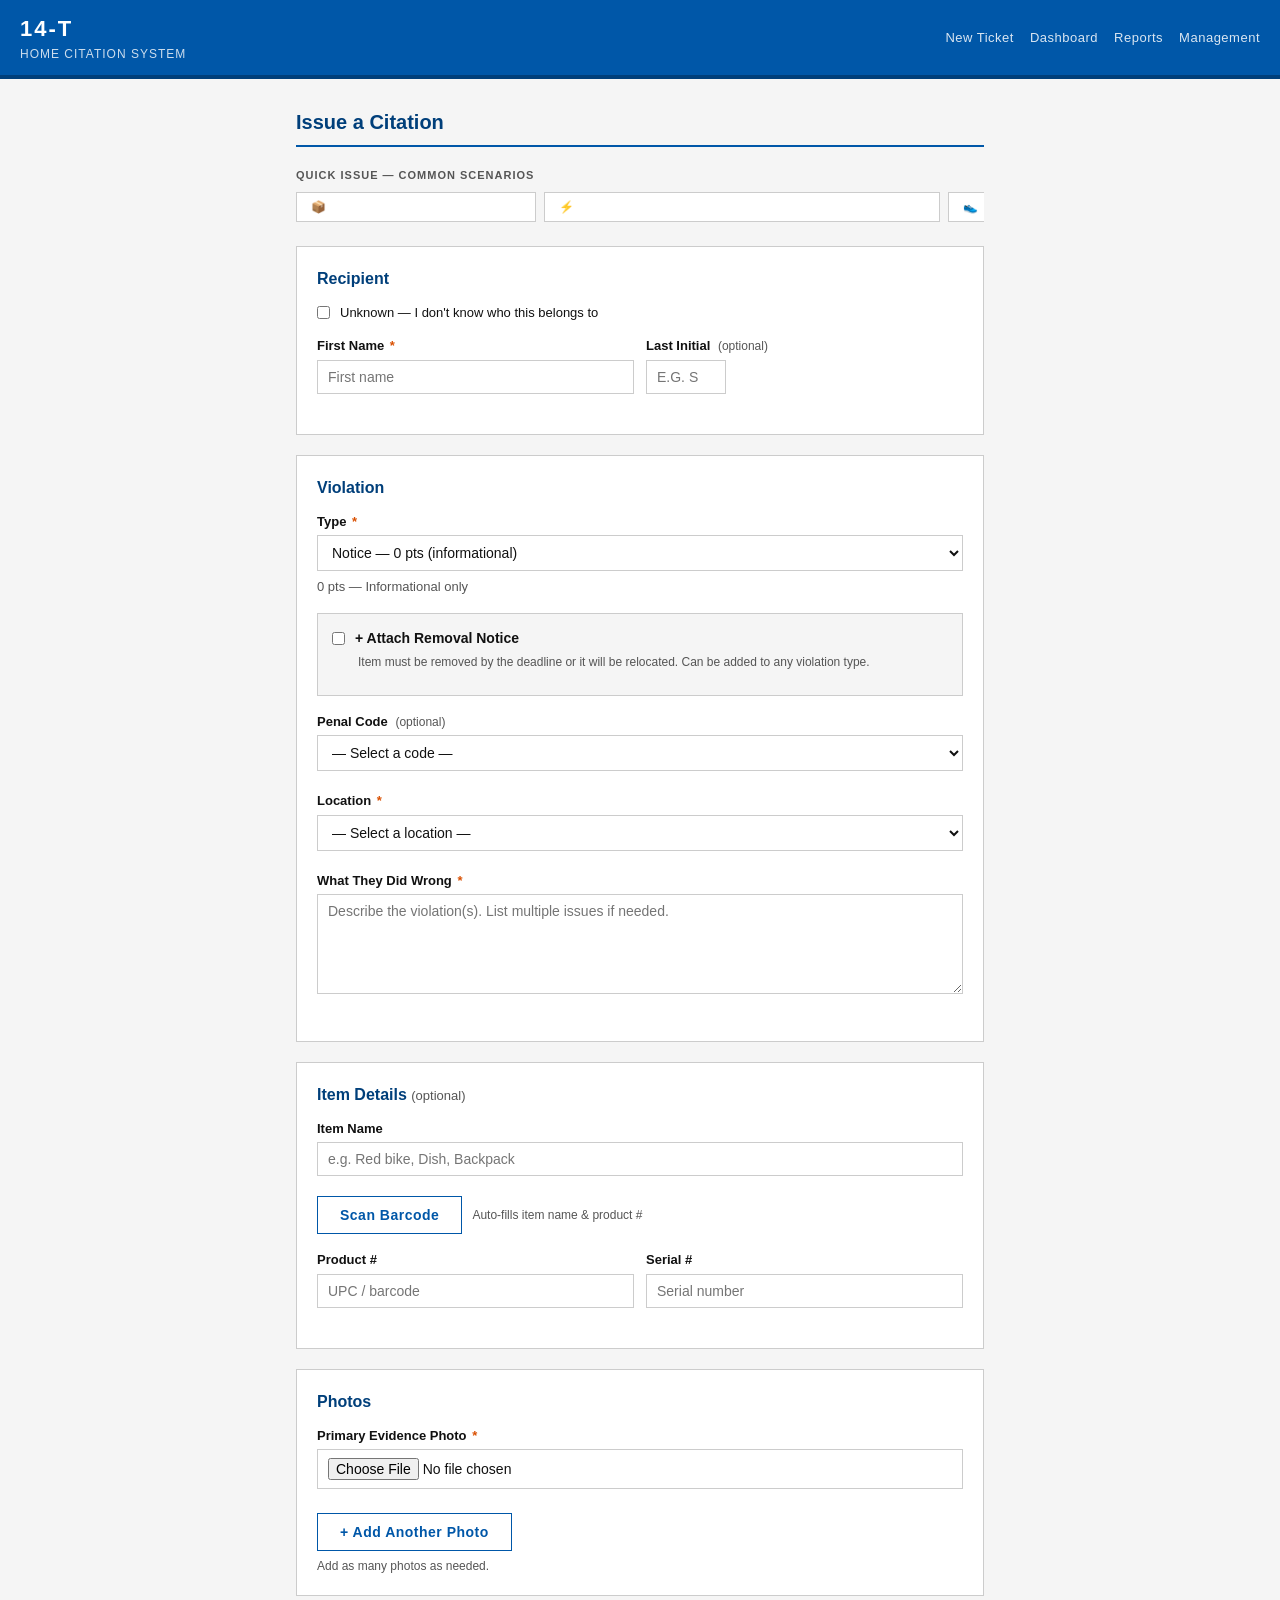
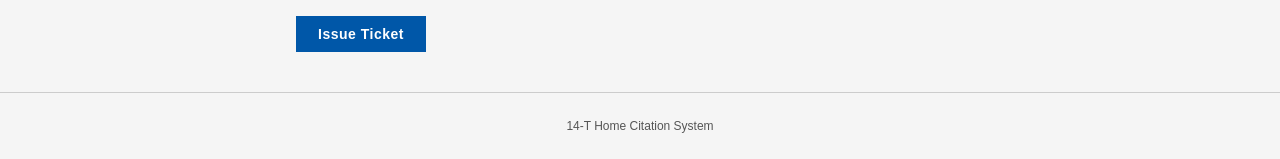
==== commit 21ee7d60: "Revise index.html for Issue Ticket functionality Updated the HTML structure and content for the issu" ====
--- a/public/index.html
+++ b/public/index.html
@@ -1,361 +1,197 @@
-<!-- public/impounds.html -->
+<!-- public/index.html -->
+<!-- 14-T New Ticket -->
 <!DOCTYPE html>
 <html lang="en">
 <head>
   <meta charset="UTF-8">
   <meta name="viewport" content="width=device-width, initial-scale=1.0">
-  <title>14-T — Impound Inventory</title>
+  <title>14-T — Issue Ticket</title>
   <link rel="stylesheet" href="style.css">
-  <style>
-    .imp-card { background:var(--white);border:1px solid var(--border);padding:16px;margin-bottom:10px; }
-    .status-badge { display:inline-block;padding:3px 10px;font-size:11px;font-weight:700;text-transform:uppercase;letter-spacing:0.5px; }
-    .tab-bar { display:flex;gap:0;border-bottom:2px solid var(--blue);margin-bottom:20px; }
-    .tab-btn { padding:9px 20px;font-size:13px;font-weight:600;font-family:inherit;border:none;background:transparent;cursor:pointer;color:var(--muted);border-bottom:3px solid transparent;margin-bottom:-2px; }
-    .tab-btn.active { color:var(--blue);border-bottom-color:var(--blue);background:var(--blue-light); }
-  </style>
 </head>
 <body>
   <header>
-    <div><div class="logo">14-T</div><div class="tagline">Home Citation System</div></div>
+    <div>
+      <div class="logo">14-T</div>
+      <div class="tagline">Home Citation System</div>
+    </div>
     <nav>
       <a href="index.html">New Ticket</a>
       <a href="dashboard.html">Dashboard</a>
-      <a href="impounds.html">Inventory</a>
+      <a href="reports.html">Reports</a>
+      <a href="management.html">Management</a>
     </nav>
   </header>
 
   <main>
-    <div style="display:flex;align-items:center;justify-content:space-between;margin-bottom:20px;flex-wrap:wrap;gap:10px;">
-      <h1 style="margin-bottom:0;">Impound Inventory</h1>
-      <div style="display:flex;gap:8px;align-items:center;">
-        <input type="text" id="scan-input" placeholder="Scan or type impound # ..." style="padding:7px 10px;border:1.5px solid var(--blue);font-size:13px;font-family:monospace;width:220px;" onkeydown="if(event.key==='Enter')scanSearch()">
-        <button onclick="scanSearch()" style="padding:7px 14px;font-size:13px;">Search</button>
+    <h1>Issue a Citation</h1>
+    <div id="form-msg" class="msg" style="display:none"></div>
+
+    <!-- Quick Presets -->
+    <div style="margin-bottom:20px;">
+      <div style="font-size:11px;font-weight:700;text-transform:uppercase;letter-spacing:1px;color:var(--muted);margin-bottom:8px;">Quick Issue — Common Scenarios</div>
+      <div id="preset-bar" style="overflow-x:auto;-webkit-overflow-scrolling:touch;padding-bottom:4px;">
+        <div id="preset-chips" style="display:flex;gap:8px;min-width:max-content;"></div>
       </div>
     </div>
 
-    <div class="tab-bar">
-      <button class="tab-btn active" onclick="switchTab('active')">Active</button>
-      <button class="tab-btn" onclick="switchTab('released')">Released</button>
-      <button class="tab-btn" onclick="switchTab('disposed')">Disposed</button>
-      <button class="tab-btn" onclick="switchTab('all')">All</button>
-    </div>
+    <form id="new-ticket-form">
 
-    <div id="imp-list"><div class="msg" style="display:block;background:var(--blue-light);color:var(--blue-dark);padding:14px;">Loading...</div></div>
+      <div class="card">
+        <h2>Recipient</h2>
+        <div class="field-group" style="display:flex;align-items:center;gap:10px;margin-bottom:14px;">
+          <input type="checkbox" id="person_unknown" style="width:auto;margin-bottom:0;">
+          <label for="person_unknown" style="font-weight:400;margin-bottom:0;cursor:pointer;">Unknown — I don't know who this belongs to</label>
+        </div>
+        <div id="name-fields">
+          <div class="row">
+            <div class="field-group">
+              <label for="person_first">First Name <span class="req">*</span></label>
+              <input type="text" id="person_first" name="person_first" autocomplete="given-name" required placeholder="First name">
+            </div>
+            <div class="field-group">
+              <label for="person_last_initial">Last Initial <span class="opt">(optional)</span></label>
+              <input type="text" id="person_last_initial" name="person_last_initial" maxlength="1" placeholder="e.g. S" style="text-transform:uppercase;width:80px;">
+            </div>
+          </div>
+        </div>
+      </div>
+
+      <div class="card">
+        <h2>Violation</h2>
+        <div class="field-group">
+          <label for="violation_type">Type <span class="req">*</span></label>
+          <select id="violation_type" name="violation_type" required>
+            <option value="notice">Notice — 0 pts (informational)</option>
+            <option value="warning">Warning — 0 pts</option>
+            <option value="minor">Minor — 1 pt</option>
+            <option value="major">Major — 2 pts</option>
+            <option value="severe">Severe — 3 pts</option>
+          </select>
+          <div id="points-display" style="font-size:13px;color:var(--muted);margin-top:-10px;margin-bottom:16px;"></div>
+        </div>
+
+        <!-- Removal Notice Add-on -->
+        <div style="border:1px solid var(--border);padding:14px;margin-bottom:16px;background:var(--bg);">
+          <div style="display:flex;align-items:center;gap:10px;margin-bottom:4px;">
+            <input type="checkbox" id="removal_notice" style="width:auto;margin-bottom:0;">
+            <label for="removal_notice" style="font-weight:700;margin-bottom:0;cursor:pointer;font-size:14px;">+ Attach Removal Notice</label>
+          </div>
+          <div style="font-size:12px;color:var(--muted);margin-bottom:10px;margin-left:26px;">Item must be removed by the deadline or it will be relocated. Can be added to any violation type.</div>
+          <div id="removal-fields" style="display:none;margin-left:26px;">
+            <div class="field-group">
+              <label for="removal_deadline">Removal Deadline <span class="req">*</span></label>
+              <select id="removal_deadline" name="removal_deadline">
+                <option value="immediately">Immediately</option>
+                <option value="24hr">Within 24 hours</option>
+                <option value="48hr">Within 48 hours</option>
+                <option value="72hr">Within 72 hours</option>
+                <option value="1week">Within 1 week</option>
+                <option value="custom">Custom date/time</option>
+              </select>
+            </div>
+            <div class="field-group" id="removal-custom-wrap" style="display:none;">
+              <label for="removal_custom_date">Custom Deadline</label>
+              <input type="datetime-local" id="removal_custom_date" name="removal_custom_date">
+            </div>
+            <div class="field-group">
+              <label for="removal_note">Removal Note <span class="opt">(optional)</span></label>
+              <input type="text" id="removal_note" name="removal_note" placeholder="e.g. Move to garage, Return to owner's room">
+            </div>
+          </div>
+        </div>
+        <div class="field-group">
+          <label for="penal_code">Penal Code <span class="opt">(optional)</span></label>
+          <select id="penal_code" name="penal_code">
+            <option value="">— Select a code —</option>
+          </select>
+          <div id="penal-desc" style="font-size:12px;color:var(--muted);margin-top:-10px;margin-bottom:16px;display:none;"></div>
+        </div>
+        <div class="field-group">
+          <label for="location_preset">Location <span class="req">*</span></label>
+          <select id="location_preset" name="location_preset">
+            <option value="">— Select a location —</option>
+            <optgroup label="Common Areas">
+              <option>Hallway</option>
+              <option>Living Room</option>
+              <option>Kitchen</option>
+              <option>Dining Room</option>
+              <option>Laundry Room</option>
+              <option>Garage</option>
+              <option>Driveway</option>
+              <option>Front Yard</option>
+              <option>Backyard</option>
+              <option>Patio / Deck</option>
+              <option>Entryway / Foyer</option>
+              <option>Staircase</option>
+              <option>Basement</option>
+            </optgroup>
+            <optgroup label="Bedrooms">
+              <option>Primary Bedroom</option>
+              <option>Bedroom 2</option>
+              <option>Bedroom 3</option>
+              <option>Guest Room</option>
+            </optgroup>
+            <optgroup label="Bathrooms">
+              <option>Primary Bathroom</option>
+              <option>Bathroom 2</option>
+              <option>Half Bath</option>
+            </optgroup>
+            <option value="__other__">Other — I'll type it in</option>
+          </select>
+        </div>
+        <div class="field-group" id="location-other-wrap" style="display:none;">
+          <label for="location">Custom Location <span class="req">*</span></label>
+          <input type="text" id="location" name="location" placeholder="e.g. Back porch, Shed, Upstairs office">
+        </div>
+        <div class="field-group">
+          <label for="description">What They Did Wrong <span class="req">*</span></label>
+          <textarea id="description" name="description" required placeholder="Describe the violation(s). List multiple issues if needed." style="min-height:100px;"></textarea>
+        </div>
+      </div>
+
+      <div class="card">
+        <h2>Item Details <span style="font-weight:400;font-size:13px;color:var(--muted)">(optional)</span></h2>
+        <div class="field-group">
+          <label for="item_name">Item Name</label>
+          <input type="text" id="item_name" name="item_name" placeholder="e.g. Red bike, Dish, Backpack">
+        </div>
+        <div class="scan-btn-row">
+          <button type="button" id="scan-btn" class="secondary">Scan Barcode</button>
+          <span style="font-size:12px;color:var(--muted)">Auto-fills item name &amp; product #</span>
+        </div>
+        <div id="video-container">
+          <video id="barcode-video" playsinline muted></video>
+        </div>
+        <div class="row">
+          <div class="field-group">
+            <label for="product_number">Product #</label>
+            <input type="text" id="product_number" name="product_number" placeholder="UPC / barcode">
+          </div>
+          <div class="field-group">
+            <label for="serial_number">Serial #</label>
+            <input type="text" id="serial_number" name="serial_number" placeholder="Serial number">
+          </div>
+        </div>
+      </div>
+
+      <div class="card">
+        <h2>Photos</h2>
+        <div class="field-group">
+          <label for="photo">Primary Evidence Photo <span class="req">*</span></label>
+          <input type="file" id="photo" name="photo" accept="image/*" capture="environment" required>
+          <div id="primary-photo-preview"></div>
+        </div>
+        <div id="extra-photos"></div>
+        <button type="button" id="add-photo-btn" class="secondary" style="margin-top:4px;">+ Add Another Photo</button>
+        <div style="font-size:12px;color:var(--muted);margin-top:6px;">Add as many photos as needed.</div>
+      </div>
+
+      <button type="submit">Issue Ticket</button>
+    </form>
   </main>
 
-  <!-- SET LOCATION MODAL -->
-  <div id="location-modal" style="display:none;position:fixed;top:0;left:0;right:0;bottom:0;background:rgba(0,0,0,0.6);z-index:1000;align-items:center;justify-content:center;padding:20px;">
-    <div style="background:var(--white);max-width:400px;width:100%;border-top:4px solid var(--blue);">
-      <div style="background:var(--blue);color:#fff;padding:13px 18px;display:flex;justify-content:space-between;align-items:center;">
-        <div style="font-size:14px;font-weight:700;">Set Storage Location</div>
-        <button onclick="closeModal('location-modal')" style="background:transparent;border:1px solid rgba(255,255,255,0.4);color:#fff;padding:3px 8px;font-size:12px;cursor:pointer;">✕</button>
-      </div>
-      <div style="padding:16px;">
-        <div id="location-modal-msg"></div>
-        <div class="field-group">
-          <label for="location-input">Location</label>
-          <input type="text" id="location-input" placeholder="e.g. Garage shelf B, Closet box 3">
-        </div>
-        <div style="display:flex;gap:8px;">
-          <button onclick="submitLocation()" style="padding:9px 16px;font-size:13px;">Save</button>
-          <button class="secondary" onclick="closeModal('location-modal')" style="padding:9px 14px;font-size:13px;">Cancel</button>
-        </div>
-      </div>
-    </div>
-  </div>
-
-  <!-- SCHEDULE MODAL -->
-  <div id="schedule-modal" style="display:none;position:fixed;top:0;left:0;right:0;bottom:0;background:rgba(0,0,0,0.6);z-index:1000;align-items:center;justify-content:center;padding:20px;">
-    <div style="background:var(--white);max-width:420px;width:100%;border-top:4px solid var(--success);">
-      <div style="background:var(--success);color:#fff;padding:13px 18px;display:flex;justify-content:space-between;align-items:center;">
-        <div style="font-size:14px;font-weight:700;">Schedule Pickup Window</div>
-        <button onclick="closeModal('schedule-modal')" style="background:transparent;border:1px solid rgba(255,255,255,0.4);color:#fff;padding:3px 8px;font-size:12px;cursor:pointer;">✕</button>
-      </div>
-      <div style="padding:16px;">
-        <div id="schedule-modal-msg"></div>
-        <div class="field-group">
-          <label for="pickup-start">Pickup Start Time <span class="req">*</span></label>
-          <input type="datetime-local" id="pickup-start">
-        </div>
-        <div class="field-group">
-          <label for="pickup-window">Window Duration</label>
-          <select id="pickup-window">
-            <option value="1">1 hour (default)</option>
-            <option value="2">2 hours</option>
-            <option value="0.5">30 minutes</option>
-            <option value="3">3 hours</option>
-          </select>
-        </div>
-        <div style="font-size:12px;color:var(--muted);margin-bottom:12px;">The recipient will see the pickup window on their ticket page.</div>
-        <div style="display:flex;gap:8px;">
-          <button onclick="submitSchedule()" style="padding:9px 16px;font-size:13px;background:var(--success);color:#fff;border:none;cursor:pointer;font-family:inherit;font-weight:600;">Schedule</button>
-          <button class="secondary" onclick="closeModal('schedule-modal')" style="padding:9px 14px;font-size:13px;">Cancel</button>
-        </div>
-      </div>
-    </div>
-  </div>
-
-  <!-- DISPOSE MODAL -->
-  <div id="dispose-modal" style="display:none;position:fixed;top:0;left:0;right:0;bottom:0;background:rgba(0,0,0,0.6);z-index:1000;align-items:center;justify-content:center;padding:20px;">
-    <div style="background:var(--white);max-width:400px;width:100%;border-top:4px solid var(--accent);">
-      <div style="background:var(--accent);color:#fff;padding:13px 18px;display:flex;justify-content:space-between;align-items:center;">
-        <div style="font-size:14px;font-weight:700;">Mark as Disposed</div>
-        <button onclick="closeModal('dispose-modal')" style="background:transparent;border:1px solid rgba(255,255,255,0.4);color:#fff;padding:3px 8px;font-size:12px;cursor:pointer;">✕</button>
-      </div>
-      <div style="padding:16px;">
-        <div id="dispose-modal-msg"></div>
-        <div class="field-group">
-          <label>Disposition Method <span class="req">*</span></label>
-          <div style="display:flex;flex-direction:column;gap:6px;margin-top:4px;">
-            <label style="display:flex;align-items:center;gap:8px;cursor:pointer;font-weight:400;font-size:13px;margin-bottom:0;"><input type="radio" name="dispose-method" value="Donated to charity" style="width:auto;"> Donated to charity</label>
-            <label style="display:flex;align-items:center;gap:8px;cursor:pointer;font-weight:400;font-size:13px;margin-bottom:0;"><input type="radio" name="dispose-method" value="Sold" style="width:auto;"> Sold</label>
-            <label style="display:flex;align-items:center;gap:8px;cursor:pointer;font-weight:400;font-size:13px;margin-bottom:0;"><input type="radio" name="dispose-method" value="Discarded / thrown out" style="width:auto;"> Discarded / thrown out</label>
-            <label style="display:flex;align-items:center;gap:8px;cursor:pointer;font-weight:400;font-size:13px;margin-bottom:0;"><input type="radio" name="dispose-method" value="Given away" style="width:auto;"> Given away</label>
-            <label style="display:flex;align-items:center;gap:8px;cursor:pointer;font-weight:400;font-size:13px;margin-bottom:0;"><input type="radio" name="dispose-method" value="Other" style="width:auto;"> Other</label>
-          </div>
-        </div>
-        <div style="display:flex;gap:8px;margin-top:8px;">
-          <button onclick="submitDispose()" class="danger" style="padding:9px 16px;font-size:13px;">Confirm</button>
-          <button class="secondary" onclick="closeModal('dispose-modal')" style="padding:9px 14px;font-size:13px;">Cancel</button>
-        </div>
-      </div>
-    </div>
-  </div>
-
   <footer>14-T Home Citation System</footer>
-  <script>
-    let _impounds = [];
-    let _activeTab = 'active';
-    let _modalTarget = null;
-
-    const STATUS = {
-      held:                { label:'Held',              color:'var(--blue)',    bg:'var(--blue-light)' },
-      retrieval_requested: { label:'Retrieval Requested', color:'#a07000',     bg:'#fff8e6' },
-      scheduled:           { label:'Pickup Scheduled',  color:'var(--success)',bg:'#e8f5e8' },
-      released:            { label:'Released',          color:'var(--success)',bg:'#e8f5e8' },
-      disposed:            { label:'Disposed',          color:'var(--muted)',   bg:'#eee' },
-    };
-
-    function badge(status) {
-      const s = STATUS[status] || { label:status, color:'var(--muted)', bg:'var(--bg)' };
-      return `<span class="status-badge" style="background:${s.bg};color:${s.color};">${s.label}</span>`;
-    }
-
-    function switchTab(tab) {
-      _activeTab = tab;
-      document.querySelectorAll('.tab-btn').forEach((b,i) => {
-        b.classList.toggle('active', ['active','released','disposed','all'][i] === tab);
-      });
-      render();
-    }
-
-    function render() {
-      const filtered = _impounds.filter(imp => {
-        if (_activeTab === 'all') return true;
-        if (_activeTab === 'active') return !['released','disposed'].includes(imp.status);
-        return imp.status === _activeTab;
-      });
-
-      const list = document.getElementById('imp-list');
-      if (!filtered.length) {
-        list.innerHTML = '<div style="color:var(--muted);text-align:center;padding:24px;background:var(--white);border:1px solid var(--border);">Nothing here.</div>';
-        return;
-      }
-      list.innerHTML = filtered.map(buildCard).join('');
-    }
-
-    function buildCard(imp) {
-      const LA = { timeZone: 'America/Los_Angeles' };
-      const date = new Date(imp.created_at).toLocaleString('en-US', LA);
-      const isActive = !['released','disposed'].includes(imp.status);
-
-      let actionBtns = '';
-      if (isActive) {
-        actionBtns += `<button onclick="openLocationModal('${imp.id}')" style="padding:6px 12px;font-size:12px;background:var(--blue);color:#fff;border:none;cursor:pointer;font-family:inherit;">${imp.storage_location ? 'Change Location' : 'Set Location'}</button>`;
-        if (imp.retrievable && (imp.status === 'retrieval_requested' || imp.status === 'held' || imp.status === 'retrieval_requested')) {
-          actionBtns += ` <button onclick="openScheduleModal('${imp.id}')" style="padding:6px 12px;font-size:12px;background:var(--success);color:#fff;border:none;cursor:pointer;font-family:inherit;">Schedule Pickup</button>`;
-        }
-        if (imp.status === 'scheduled' || imp.status === 'retrieval_requested' || imp.status === 'held') {
-          actionBtns += ` <button onclick="doAction('${imp.id}','release')" style="padding:6px 12px;font-size:12px;background:#2a7a2a;color:#fff;border:none;cursor:pointer;font-family:inherit;">Mark Released</button>`;
-        }
-        if (!imp.retrievable || imp.status !== 'released') {
-          actionBtns += ` <button onclick="openDisposeModal('${imp.id}')" style="padding:6px 12px;font-size:12px;background:var(--accent);color:#fff;border:none;cursor:pointer;font-family:inherit;">Dispose</button>`;
-        }
-        actionBtns += ` <a href="impound-print.html?id=${imp.id}" style="padding:6px 12px;font-size:12px;background:#555;color:#fff;text-decoration:none;font-family:inherit;display:inline-block;">Print Label</a>`;
-      }
-      actionBtns += ` <button onclick="doAction('${imp.id}','delete')" style="padding:6px 10px;font-size:12px;background:transparent;border:1px solid #bbb;color:#777;cursor:pointer;font-family:inherit;">Delete</button>`;
-
-      return `<div class="imp-card" id="icard-${imp.id}">
-        <div style="display:flex;justify-content:space-between;align-items:flex-start;flex-wrap:wrap;gap:8px;margin-bottom:10px;">
-          <div>
-            <div style="font-size:18px;font-weight:700;font-family:monospace;">${imp.impound_number || imp.id}</div>
-            <div style="font-size:14px;font-weight:600;margin-top:2px;">${imp.item_name}</div>
-            <div style="font-size:12px;color:var(--muted);margin-top:2px;">
-              Ticket: <a href="ticket.html?id=${imp.ticket_id}&bypass=1" style="color:var(--blue);">${imp.ticket_id}</a>
-              · ${date}
-            </div>
-          </div>
-          ${badge(imp.status)}
-        </div>
-        <div style="display:flex;flex-wrap:wrap;gap:16px;margin-bottom:10px;font-size:13px;">
-          ${imp.serial_number ? `<span><strong>S/N:</strong> ${imp.serial_number}</span>` : ''}
-          <span><strong>Retrievable:</strong> ${imp.retrievable ? 'Yes' : 'No'}</span>
-          ${!imp.retrievable && imp.disposal_method ? `<span><strong>Disposition:</strong> ${imp.disposal_method}</span>` : ''}
-          ${imp.storage_location ? `<span><strong>Location:</strong> ${imp.storage_location}</span>` : '<span style="color:var(--accent);font-weight:600;">⚠ No location set</span>'}
-        </div>
-        ${imp.retrieval_requested_at ? `<div style="font-size:12px;color:#a07000;margin-bottom:8px;">Retrieval requested: ${new Date(imp.retrieval_requested_at).toLocaleString('en-US', {timeZone:'America/Los_Angeles'})}</div>` : ''}
-        ${imp.pickup_start ? `<div style="font-size:12px;color:var(--success);margin-bottom:8px;">
-          Pickup window: ${new Date(imp.pickup_start).toLocaleString('en-US', {timeZone:'America/Los_Angeles'})} – ${new Date(imp.pickup_end).toLocaleString('en-US', {timeZone:'America/Los_Angeles'})}
-          &nbsp;<span id="countdown-${imp.id}" style="font-weight:700;"></span>
-        </div>` : ''}
-        ${imp.photo_base64 ? `<img src="${imp.photo_base64}" style="width:100%;max-height:180px;object-fit:cover;border:1px solid var(--border);margin-bottom:10px;">` : ''}
-        ${imp.notes ? `<div style="font-size:13px;color:var(--muted);margin-bottom:8px;">${imp.notes}</div>` : ''}
-        <div style="display:flex;gap:6px;flex-wrap:wrap;">${actionBtns}</div>
-      </div>`;
-    }
-
-    // ── Scan search ───────────────────────────────────────────────────────────
-    async function scanSearch() {
-      const val = document.getElementById('scan-input').value.trim();
-      if (!val) return;
-      const res = await fetch(`/api/impounds?barcode=${encodeURIComponent(val)}`);
-      const data = await res.json();
-      if (data.impound) {
-        // Scroll to or highlight
-        const el = document.getElementById(`icard-${data.impound.id}`);
-        if (el) { el.scrollIntoView({behavior:'smooth'}); el.style.outline='3px solid var(--blue)'; setTimeout(()=>el.style.outline='',2000); }
-        else { alert(`Found: ${data.impound.impound_number} — ${data.impound.item_name}\nStatus: ${data.impound.status}\nLocation: ${data.impound.storage_location||'Not set'}`); }
-      } else {
-        alert('No impound record found for that ID.');
-      }
-      document.getElementById('scan-input').value = '';
-    }
-
-    // Also handle ?scan= in URL (from QR code)
-    const scanParam = new URLSearchParams(window.location.search).get('scan');
-    if (scanParam) {
-      window.addEventListener('load', () => {
-        document.getElementById('scan-input').value = scanParam;
-        scanSearch();
-      });
-    }
-
-    // ── Modals ────────────────────────────────────────────────────────────────
-    function closeModal(id) { document.getElementById(id).style.display='none'; _modalTarget=null; }
-
-    function openLocationModal(id) {
-      _modalTarget = id;
-      const imp = _impounds.find(i => i.id === id);
-      document.getElementById('location-input').value = imp?.storage_location || '';
-      document.getElementById('location-modal-msg').innerHTML = '';
-      document.getElementById('location-modal').style.display = 'flex';
-    }
-    async function submitLocation() {
-      const loc = document.getElementById('location-input').value.trim();
-      const res = await fetch('/api/impounds', { method:'POST', headers:{'Content-Type':'application/json'},
-        body: JSON.stringify({ action:'set_location', id:_modalTarget, location:loc }) });
-      const data = await res.json();
-      if (data.success) { closeModal('location-modal'); load(); }
-      else { const m=document.getElementById('location-modal-msg'); m.className='msg error'; m.textContent=data.error||'Failed.'; m.style.display='block'; }
-    }
-
-    function openScheduleModal(id) {
-      _modalTarget = id;
-      // Default to 1 hour from now in LA time
-      const nowLA = new Date(new Date().toLocaleString('en-US', {timeZone:'America/Los_Angeles'}));
-      nowLA.setHours(nowLA.getHours() + 1);
-      const pad = n => String(n).padStart(2,'0');
-      const local = `${nowLA.getFullYear()}-${pad(nowLA.getMonth()+1)}-${pad(nowLA.getDate())}T${pad(nowLA.getHours())}:${pad(nowLA.getMinutes())}`;
-      document.getElementById('pickup-start').value = local;
-      document.getElementById('schedule-modal-msg').innerHTML = '';
-      document.getElementById('schedule-modal').style.display = 'flex';
-    }
-    async function submitSchedule() {
-      const start = document.getElementById('pickup-start').value;
-      const hours = parseFloat(document.getElementById('pickup-window').value);
-      if (!start) { const m=document.getElementById('schedule-modal-msg'); m.className='msg error'; m.textContent='Pick a start time.'; m.style.display='block'; return; }
-      const res = await fetch('/api/impounds', { method:'POST', headers:{'Content-Type':'application/json'},
-        body: JSON.stringify({ action:'schedule_pickup', id:_modalTarget, pickup_start:start, window_hours:hours }) });
-      const data = await res.json();
-      if (data.success) { closeModal('schedule-modal'); load(); }
-      else { const m=document.getElementById('schedule-modal-msg'); m.className='msg error'; m.textContent=data.error||'Failed.'; m.style.display='block'; }
-    }
-
-    function openDisposeModal(id) {
-      _modalTarget = id;
-      document.getElementById('dispose-modal-msg').innerHTML = '';
-      document.getElementById('dispose-modal').style.display = 'flex';
-    }
-    async function submitDispose() {
-      const method = document.querySelector('input[name="dispose-method"]:checked')?.value;
-      if (!method) { const m=document.getElementById('dispose-modal-msg'); m.className='msg error'; m.textContent='Select a method.'; m.style.display='block'; return; }
-      const res = await fetch('/api/impounds', { method:'POST', headers:{'Content-Type':'application/json'},
-        body: JSON.stringify({ action:'dispose', id:_modalTarget, disposal_method:method }) });
-      const data = await res.json();
-      if (data.success) { closeModal('dispose-modal'); load(); }
-      else { const m=document.getElementById('dispose-modal-msg'); m.className='msg error'; m.textContent=data.error||'Failed.'; m.style.display='block'; }
-    }
-
-    async function doAction(id, action) {
-      if (action === 'delete' && !confirm('Permanently delete this impound record?')) return;
-      const res = await fetch('/api/impounds', { method:'POST', headers:{'Content-Type':'application/json'},
-        body: JSON.stringify({ action, id }) });
-      const data = await res.json();
-      if (data.success) load();
-      else alert(data.error || 'Failed.');
-    }
-
-    // Close modals on backdrop
-    ['location-modal','schedule-modal','dispose-modal'].forEach(id => {
-      document.getElementById(id).addEventListener('click', e => { if (e.target.id === id) closeModal(id); });
-    });
-
-    // ── Load ──────────────────────────────────────────────────────────────────
-    async function load() {
-      const res = await fetch('/api/impounds');
-      const data = await res.json();
-      _impounds = data.impounds || [];
-      render();
-      startCountdowns();
-    }
-
-    function startCountdowns() {
-      clearInterval(window._countdownTimer);
-      window._countdownTimer = setInterval(() => {
-        _impounds.forEach(imp => {
-          if (!imp.pickup_end) return;
-          const el = document.getElementById(`countdown-${imp.id}`);
-          if (!el) return;
-          const now = Date.now();
-          const end = new Date(imp.pickup_end).getTime();
-          const start = new Date(imp.pickup_start).getTime();
-          if (now < start) {
-            const diff = start - now;
-            el.style.color = 'var(--muted)';
-            el.textContent = `(opens in ${fmtMs(diff)})`;
-          } else if (now >= start && now <= end) {
-            const diff = end - now;
-            el.style.color = diff < 300000 ? 'var(--accent)' : 'var(--success)';
-            el.textContent = `(${fmtMs(diff)} left)`;
-          } else {
-            el.style.color = 'var(--accent)';
-            el.textContent = '(expired)';
-          }
-        });
-      }, 1000);
-    }
-
-    function fmtMs(ms) {
-      const totalSec = Math.floor(ms / 1000);
-      const h = Math.floor(totalSec / 3600);
-      const m = Math.floor((totalSec % 3600) / 60);
-      const s = totalSec % 60;
-      if (h > 0) return `${h}h ${m}m`;
-      if (m > 0) return `${m}m ${s}s`;
-      return `${s}s`;
-    }
-
-    load();
-  </script>
+  <script src="penal-codes.js"></script>
+  <script src="app.js"></script>
 </body>
 </html>
